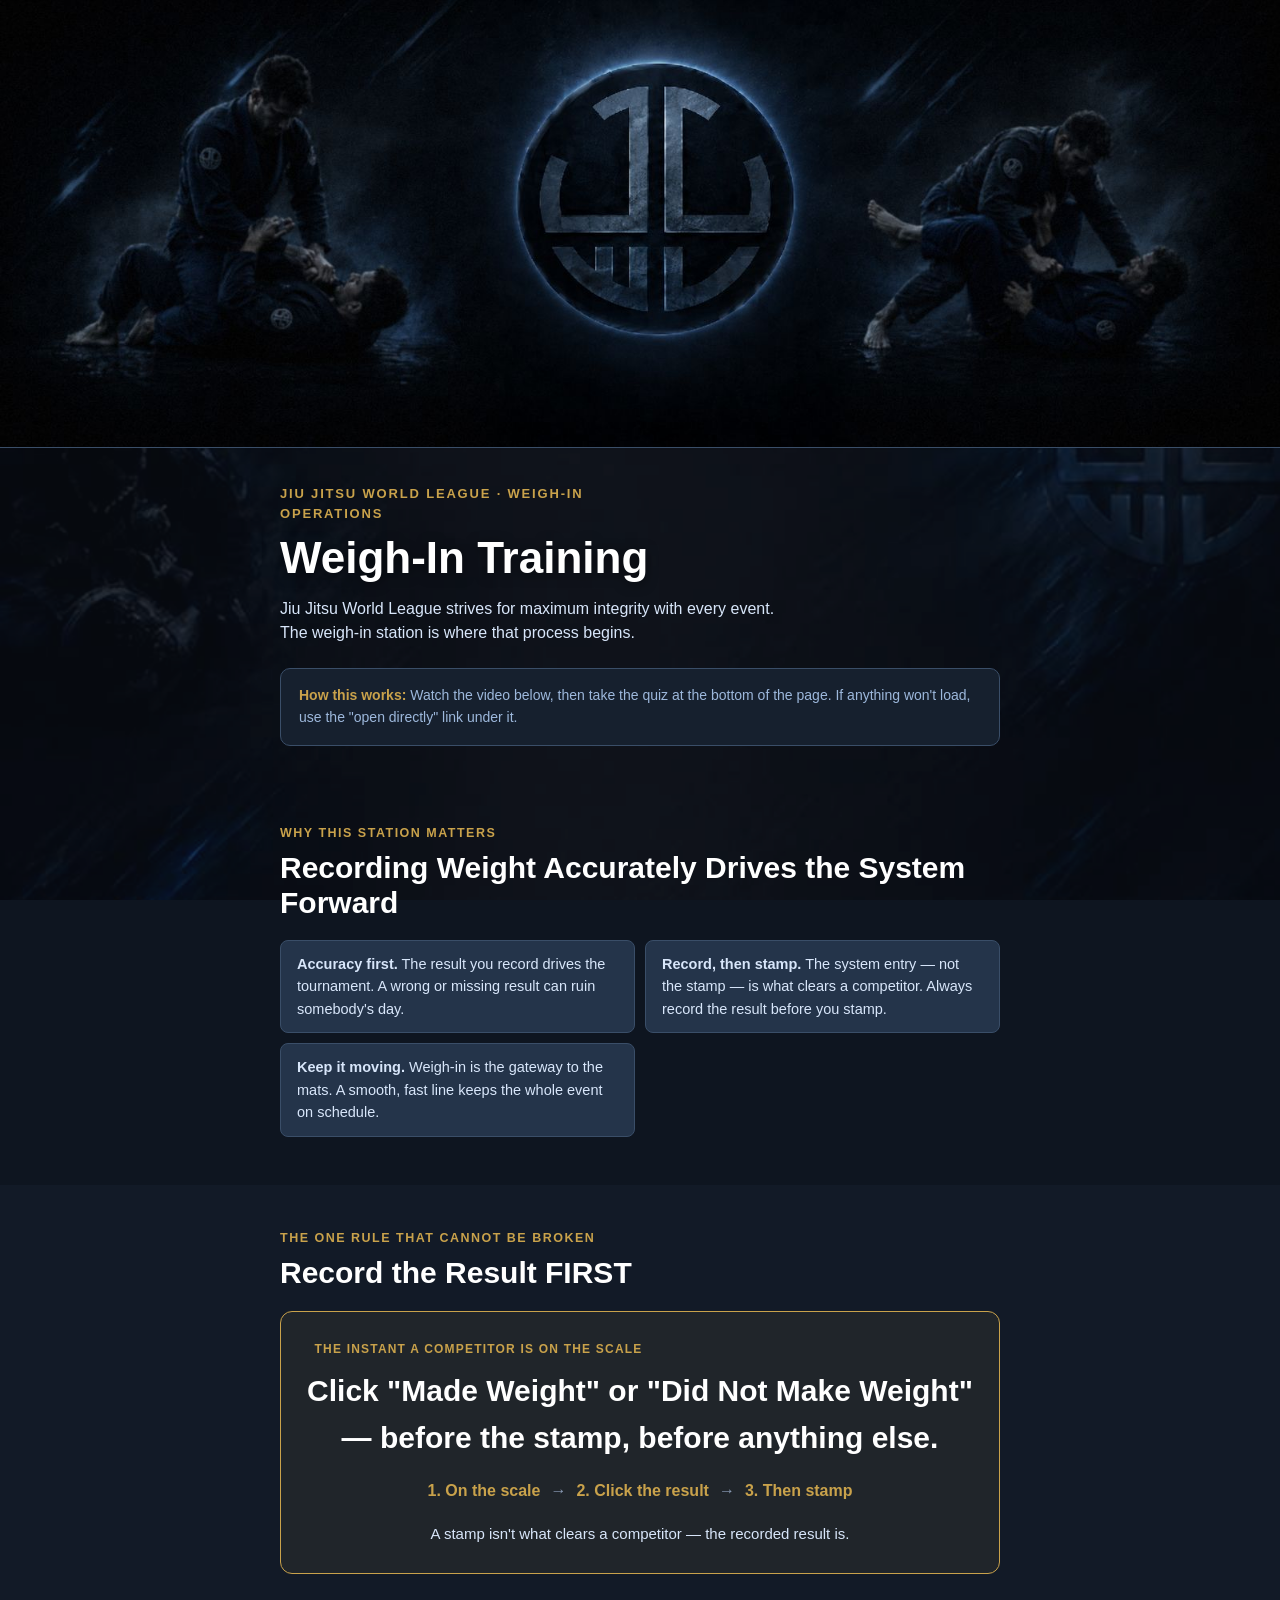
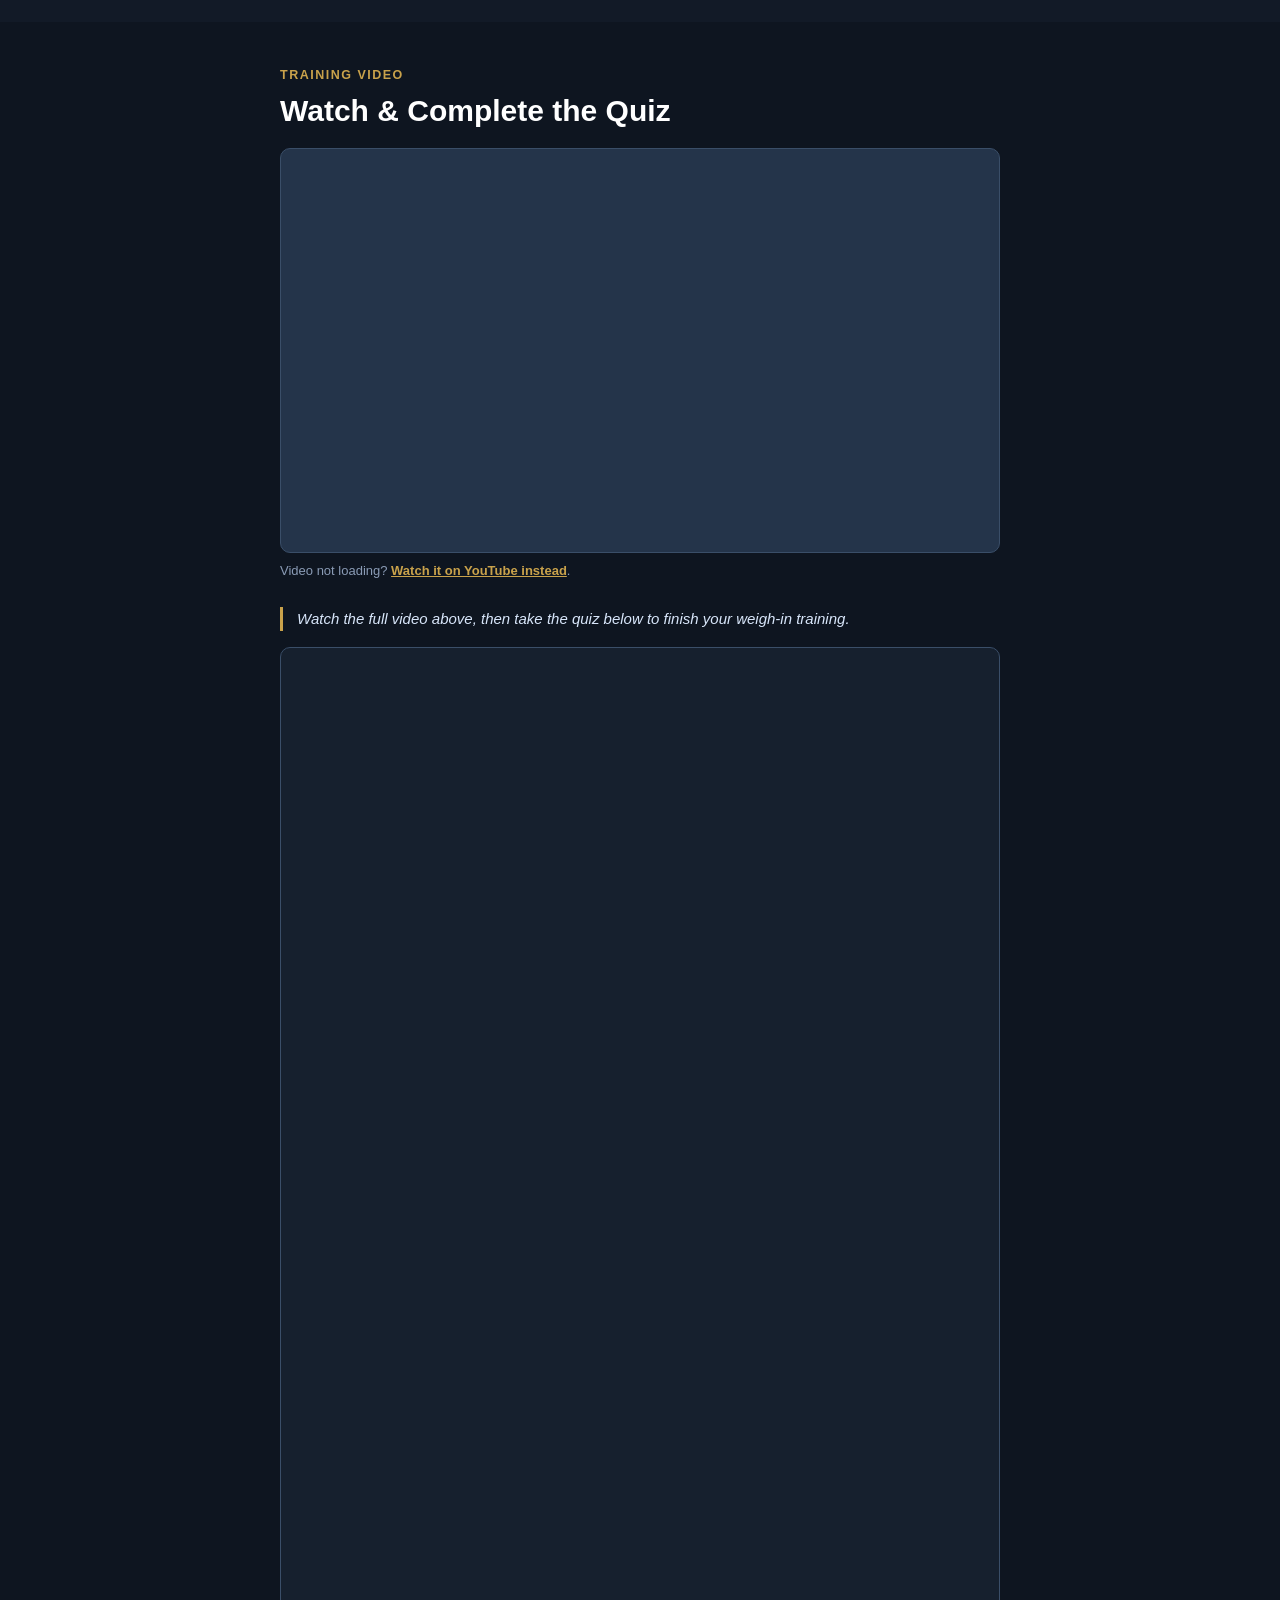
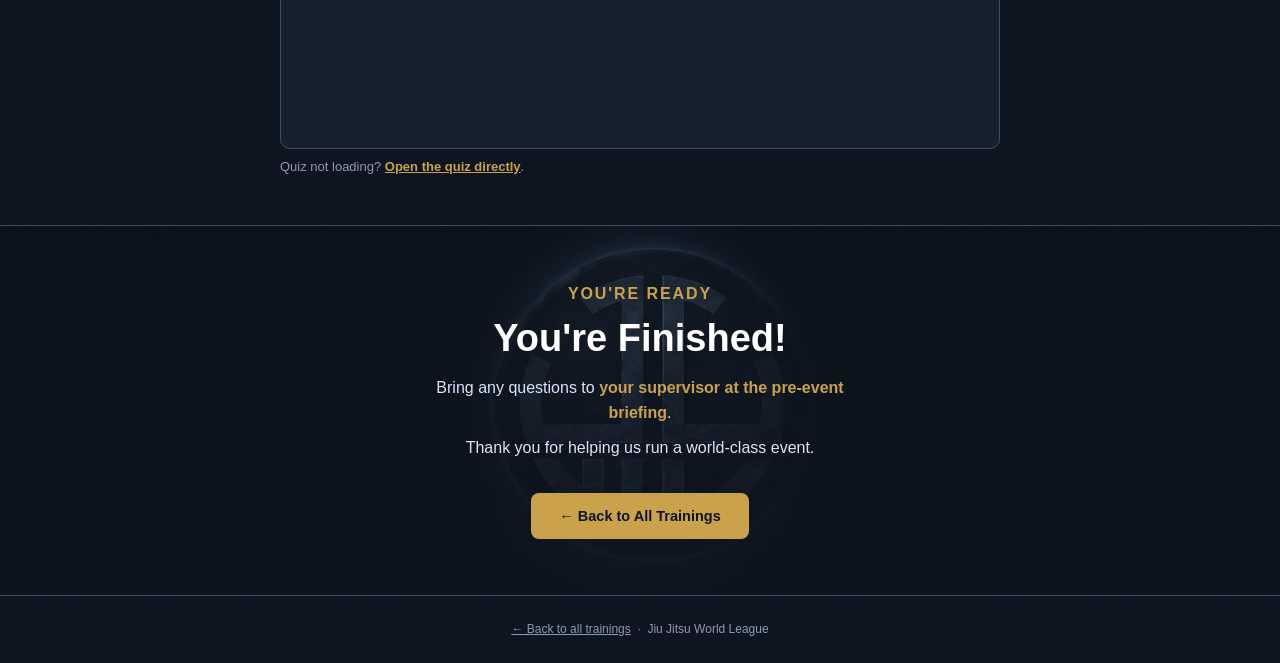
==== weighin.html @ 496cf8bf "Webtraining" ====
<!DOCTYPE html>
<html lang="en">
<head>
<meta charset="UTF-8">
<meta name="viewport" content="width=device-width, initial-scale=1.0">
<title>Weigh-In Training — JJWL</title>
<meta name="robots" content="noindex, nofollow">
<link rel="icon" href="assets/img/logo.png">
<link rel="stylesheet" href="assets/css/style.css">

<!--
  ============================================================
  BEFORE PUBLISHING — 2 things to paste in (search for "PASTE"):
  1. PASTE_YOUTUBE_ID   — the ID from the YouTube video URL
  2. PASTE_FORM_ID       — from the Google Form's share link
     (the string after /d/e/ and before /viewform)

  One video, one quiz — no sticky part-tracker on this page.
  ============================================================
-->
</head>
<body>

<div class="masthead" role="img" aria-label="Jiu Jitsu World League"></div>

<!-- ============ HERO ============ -->
<header class="hero">
  <div class="wrap">
    <p class="eyebrow">Jiu Jitsu World League · Weigh-In Operations</p>
    <h1>Weigh-In Training</h1>
    <p>Jiu Jitsu World League strives for maximum integrity with every event. The weigh-in station is where that process begins.</p>
    <div class="how">
      <strong>How this works:</strong> Watch the video below, then take the quiz at the bottom of the page. If anything won't load, use the "open directly" link under it.
    </div>
  </div>
</header>

<!-- ============ WHY THIS MATTERS ============ -->
<section class="section" id="why">
  <div class="wrap">
    <p class="eyebrow">Why This Station Matters</p>
    <h2>Recording Weight Accurately Drives the System Forward</h2>

    <ul class="resp-list">
      <li><strong>Accuracy first.</strong> The result you record drives the tournament. A wrong or missing result can ruin somebody's day.</li>
      <li><strong>Record, then stamp.</strong> The system entry — not the stamp — is what clears a competitor. Always record the result before you stamp.</li>
      <li><strong>Keep it moving.</strong> Weigh-in is the gateway to the mats. A smooth, fast line keeps the whole event on schedule.</li>
    </ul>
  </div>
</section>

<!-- ============ THE ONE RULE ============ -->
<section class="section tint" id="rule">
  <div class="wrap">
    <p class="eyebrow">The One Rule That Cannot Be Broken</p>
    <h2>Record the Result FIRST</h2>

    <div class="rule-callout">
      <p class="rule-eyebrow">The instant a competitor is on the scale</p>
      <h3>Click "Made Weight" or "Did Not Make Weight" — before the stamp, before anything else.</h3>
      <div class="rule-steps">
        <span>1. On the scale</span>
        <span class="arrow">→</span>
        <span>2. Click the result</span>
        <span class="arrow">→</span>
        <span>3. Then stamp</span>
      </div>
      <p>A stamp isn't what clears a competitor — the recorded result is.</p>
    </div>
  </div>
</section>

<!-- ============ VIDEO + QUIZ ============ -->
<section class="section" id="training">
  <div class="wrap">
    <p class="eyebrow">Training Video</p>
    <h2>Watch &amp; Complete the Quiz</h2>

    <div class="media">
      <iframe
        src="https://www.youtube.com/embed/PASTE_YOUTUBE_ID"
        title="JJWL Weigh-In Training"
        loading="lazy"
        allow="accelerometer; autoplay; clipboard-write; encrypted-media; gyroscope; picture-in-picture"
        allowfullscreen>
      </iframe>
    </div>
    <p class="fallback">Video not loading? <a href="https://youtu.be/PASTE_YOUTUBE_ID" target="_blank" rel="noopener">Watch it on YouTube instead</a>.</p>

    <p class="prompt">Watch the full video above, then take the quiz below to finish your weigh-in training.</p>

    <div class="quiz-wrap">
      <iframe
        src="https://docs.google.com/forms/d/e/1FAIpQLSej2DPSHp-n_7NFMpf7WBrOhYbhnk2QtnH-G4TtmXuMUDzeAg/viewform?embedded=true"
        title="JJWL Weigh-In Training quiz"
        loading="lazy">
        Loading…
      </iframe>
    </div>
    <p class="fallback">Quiz not loading? <a href="https://docs.google.com/forms/d/e/1FAIpQLSej2DPSHp-n_7NFMpf7WBrOhYbhnk2QtnH-G4TtmXuMUDzeAg/viewform" target="_blank" rel="noopener">Open the quiz directly</a>.</p>
  </div>
</section>

<!-- ============ CLOSING BANNER ============ -->
<section class="closing" id="finished">
  <p class="eyebrow">You're Ready</p>
  <h2>You're Finished!</h2>
  <p>Bring any questions to <span class="contact">your supervisor at the pre-event briefing</span>.</p>
  <p>Thank you for helping us run a world-class event.</p>
  <a class="back-btn" href="index.html">← Back to All Trainings</a>
</section>

<footer>
  <a href="index.html">← Back to all trainings</a> &nbsp;·&nbsp; Jiu Jitsu World League
</footer>

</body>
</html>
---- assets/css/style.css ----
/* ============================================================
   JJWL TRAINING — SHARED STYLESHEET
   Palette pulled directly from Runners_Training_Final_Final.pptx
   Update colors/fonts here once; every page picks it up.
   ============================================================ */

:root{
  --bg-deepest: #0E1520;
  --bg-panel:   #16202E;
  --bg-panel2:  #24344A;
  --line:       #3A4E68;

  --gold:       #C9A24B;
  --gold-dim:   #6A5A32;

  --text-ice:    #D8E6FA;
  --text-steel:  #9DB8DC;
  --text-steel2: #8A9BB5;
  --white:       #FFFFFF;

  --success: #6FC5A0;
  --danger:  #E06B6B;

  --max: 760px;
  --font: -apple-system, BlinkMacSystemFont, "Segoe UI", Arial, Helvetica, sans-serif;
}

*{ box-sizing: border-box; }
html{ scroll-behavior: smooth; }
@media (prefers-reduced-motion: reduce){
  html{ scroll-behavior: auto; }
  *{ animation: none !important; transition: none !important; }
}

body{
  margin: 0;
  font-family: var(--font);
  color: var(--text-steel);
  background: var(--bg-deepest);
  line-height: 1.55;
}

/* atmospheric fixed texture behind everything */
body::before{
  content: "";
  position: fixed;
  inset: 0;
  background-image: url("../img/bg-texture.jpg");
  background-size: cover;
  background-position: center;
  background-attachment: fixed;
  opacity: 0.55;
  z-index: -1;
}

a{ color: var(--gold); }
a:focus-visible, button:focus-visible{
  outline: 3px solid var(--gold);
  outline-offset: 2px;
}

img, iframe{ max-width: 100%; }

.wrap{
  max-width: var(--max);
  margin: 0 auto;
  padding: 0 20px;
}

/* ---------- sticky progress tracker ---------- */
.tracker{
  position: sticky;
  top: 0;
  z-index: 50;
  background: rgba(14, 21, 32, 0.94);
  backdrop-filter: blur(6px);
  border-bottom: 1px solid var(--line);
  padding: 10px 16px;
  display: flex;
  align-items: center;
  justify-content: center;
  gap: 6px;
}
.tracker-inner{
  display: flex;
  align-items: center;
  gap: 6px;
  max-width: var(--max);
  width: 100%;
}
.tracker-step{
  flex: 1;
  display: flex;
  align-items: center;
  gap: 6px;
  text-decoration: none;
}
.tracker-dot{
  width: 22px;
  height: 22px;
  min-width: 22px;
  border-radius: 50%;
  background: var(--bg-panel2);
  border: 2px solid var(--line);
  display: flex;
  align-items: center;
  justify-content: center;
  font-size: 11px;
  font-weight: 700;
  color: var(--text-steel2);
}
.tracker-step.active .tracker-dot,
.tracker-step.done .tracker-dot{
  background: var(--gold);
  border-color: var(--gold);
  color: var(--bg-deepest);
}
.tracker-label{
  font-size: 11px;
  font-weight: 700;
  letter-spacing: 0.06em;
  color: var(--text-steel2);
  text-transform: uppercase;
  display: none;
}
.tracker-step.active .tracker-label{ color: var(--white); }
.tracker-line{
  flex: 1;
  height: 2px;
  background: var(--line);
  min-width: 12px;
}
.tracker-line.done{ background: var(--gold); }

@media (min-width: 560px){
  .tracker-label{ display: inline; }
}

/* ---------- masthead / banner ---------- */
.masthead{
  width: 100%;
  aspect-ratio: 1600 / 560;
  background-image: url("../img/banner.jpg");
  background-size: cover;
  background-position: center;
  border-bottom: 1px solid var(--line);
}

/* ---------- hero ---------- */
.hero{
  padding: 36px 20px 34px;
}
.hero .eyebrow{
  color: var(--gold);
  font-size: 13px;
  font-weight: 700;
  letter-spacing: 0.14em;
  text-transform: uppercase;
  margin: 0 0 10px;
}
.hero h1{
  color: var(--white);
  font-size: clamp(30px, 6vw, 44px);
  font-weight: 800;
  line-height: 1.1;
  margin: 0 0 14px;
  text-shadow: 0 2px 12px rgba(0,0,0,0.5);
}
.hero p{
  color: var(--text-ice);
  font-size: 16px;
  max-width: 56ch;
  margin: 0 0 8px;
}
.hero .how{
  margin-top: 22px;
  padding: 16px 18px;
  background: var(--bg-panel);
  border: 1px solid var(--line);
  border-radius: 10px;
  color: var(--text-steel);
  font-size: 14px;
}
.hero .how strong{ color: var(--gold); }

/* ---------- section ---------- */
.section{ padding: 44px 20px 48px; }
.section.tint{ background: rgba(22, 32, 46, 0.55); }

.eyebrow{
  color: var(--gold);
  font-weight: 800;
  letter-spacing: 0.12em;
  text-transform: uppercase;
  font-size: 12.5px;
  margin: 0 0 8px;
}
h2{
  color: var(--white);
  font-size: clamp(24px, 4.5vw, 30px);
  font-weight: 800;
  margin: 0 0 20px;
  line-height: 1.15;
}

.objectives{
  background: var(--bg-panel2);
  border: 1px solid var(--line);
  border-radius: 10px;
  padding: 18px 20px;
  margin: 0 0 24px;
}
.objectives p{
  margin: 0 0 10px;
  font-weight: 700;
  color: var(--white);
  font-size: 14.5px;
}
.objectives ul{
  margin: 0;
  padding-left: 20px;
}
.objectives li{
  margin-bottom: 6px;
  font-size: 15px;
  color: var(--text-ice);
}
.objectives li::marker{ color: var(--gold); }
.objectives li:last-child{ margin-bottom: 0; }

/* ---------- media embeds ---------- */
.media{
  position: relative;
  width: 100%;
  aspect-ratio: 16 / 9;
  background: var(--bg-panel2);
  border: 1px solid var(--line);
  border-radius: 10px;
  overflow: hidden;
}
.media iframe{
  position: absolute;
  inset: 0;
  width: 100%;
  height: 100%;
  border: 0;
}
.fallback{
  font-size: 13px;
  color: var(--text-steel2);
  margin: 8px 0 0;
}
.fallback a{ font-weight: 700; }

.prompt{
  margin: 26px 0 16px;
  font-style: italic;
  color: var(--text-ice);
  font-size: 15px;
  padding-left: 14px;
  border-left: 3px solid var(--gold);
}

.quiz-wrap{
  border: 1px solid var(--line);
  border-radius: 10px;
  overflow: hidden;
  background: var(--bg-panel);
}
.quiz-wrap iframe{
  display: block;
  width: 100%;
  height: 1100px;
  border: 0;
}

/* ---------- closing banner ---------- */
.closing{
  padding: 56px 20px;
  text-align: center;
  background-image: linear-gradient(180deg, rgba(14,21,32,0.72), rgba(14,21,32,0.9)), url("../img/closing-bg.jpg");
  background-size: cover, cover;
  background-position: center, center;
  border-top: 1px solid var(--line);
}
.closing .eyebrow{ color: var(--gold); }
.closing h2{
  color: var(--white);
  font-size: clamp(28px, 6vw, 38px);
  margin: 4px 0 16px;
}
.closing p{
  color: var(--text-ice);
  max-width: 52ch;
  margin: 0 auto 10px;
  font-size: 16px;
}
.closing .contact{
  color: var(--gold);
  font-weight: 700;
}
.closing .back-btn{
  display: inline-block;
  margin-top: 22px;
  padding: 12px 28px;
  background: var(--gold);
  color: var(--bg-deepest);
  font-weight: 800;
  font-size: 14.5px;
  text-decoration: none;
  border-radius: 8px;
  transition: transform 0.15s ease, opacity 0.15s ease;
}
.closing .back-btn:hover{
  transform: translateY(-1px);
  opacity: 0.92;
}

footer{
  padding: 24px 20px;
  text-align: center;
  font-size: 12px;
  color: var(--text-steel2);
  border-top: 1px solid var(--line);
}
footer a{ color: var(--text-steel2); }

/* ---------- step grid (numbered process overview) ---------- */
.step-grid{
  display: grid;
  grid-template-columns: repeat(2, 1fr);
  gap: 14px;
}
@media (min-width: 620px){
  .step-grid{ grid-template-columns: repeat(5, 1fr); }
  .step-grid.cols-4{ grid-template-columns: repeat(4, 1fr); }
}

/* ---------- two-panel compare (allowed / not allowed) ---------- */
.compare-grid{
  display: grid;
  grid-template-columns: 1fr;
  gap: 14px;
}
@media (min-width: 620px){
  .compare-grid{ grid-template-columns: 1fr 1fr; }
}
.compare-panel{
  border-radius: 10px;
  padding: 18px 20px;
  border: 1px solid var(--line);
}
.compare-panel.good{ background: rgba(111, 197, 160, 0.08); border-color: rgba(111, 197, 160, 0.35); }
.compare-panel.bad{ background: rgba(224, 107, 107, 0.08); border-color: rgba(224, 107, 107, 0.35); }
.compare-panel p{
  margin: 0 0 10px;
  font-weight: 800;
  font-size: 13px;
  letter-spacing: 0.06em;
  text-transform: uppercase;
}
.compare-panel.good p{ color: var(--success); }
.compare-panel.bad p{ color: var(--danger); }
.compare-panel ul{
  margin: 0;
  padding-left: 20px;
}
.compare-panel li{
  color: var(--text-ice);
  font-size: 15px;
  margin-bottom: 6px;
}
.step-item{
  display: flex;
  flex-direction: column;
  align-items: center;
  text-align: center;
  gap: 8px;
}
.step-num{
  width: 44px;
  height: 44px;
  border-radius: 50%;
  background: var(--bg-panel2);
  border: 1px solid var(--line);
  color: var(--gold);
  font-weight: 800;
  font-size: 17px;
  display: flex;
  align-items: center;
  justify-content: center;
}
.step-label{
  font-size: 13px;
  color: var(--text-steel);
  line-height: 1.25;
}

/* ---------- responsibilities list ---------- */
.resp-list{
  display: grid;
  grid-template-columns: 1fr;
  gap: 10px;
  list-style: none;
  margin: 0;
  padding: 0;
}
@media (min-width: 620px){
  .resp-list{ grid-template-columns: 1fr 1fr; }
}
.resp-list li{
  background: var(--bg-panel2);
  border: 1px solid var(--line);
  border-radius: 8px;
  padding: 12px 16px;
  font-size: 14.5px;
  color: var(--text-ice);
}

/* ---------- rule callout (single critical statement) ---------- */
.rule-callout{
  border: 1.5px solid var(--gold);
  background: rgba(200, 162, 75, 0.08);
  border-radius: 12px;
  padding: 28px 24px;
  text-align: center;
}
.rule-callout .rule-eyebrow{
  color: var(--gold);
  font-weight: 800;
  letter-spacing: 0.1em;
  text-transform: uppercase;
  font-size: 12px;
  margin: 0 0 10px;
}
.rule-callout h3{
  color: var(--white);
  font-size: clamp(22px, 5vw, 30px);
  font-weight: 800;
  margin: 0 0 14px;
}
.rule-callout p{
  color: var(--text-ice);
  font-size: 15px;
  max-width: 52ch;
  margin: 0 auto;
}
.rule-steps{
  display: flex;
  justify-content: center;
  align-items: center;
  gap: 10px;
  margin: 18px 0;
  flex-wrap: wrap;
  font-weight: 700;
  color: var(--gold);
}
.rule-steps span.arrow{ color: var(--text-steel2); font-weight: 400; }

.hub-hero{
  padding: 40px 20px 30px;
  text-align: left;
}
.hub-logo{
  width: 64px;
  height: auto;
  margin-bottom: 18px;
}
.hub-grid{
  display: grid;
  grid-template-columns: 1fr;
  gap: 14px;
  padding: 10px 20px 60px;
  max-width: var(--max);
  margin: 0 auto;
}
@media (min-width: 620px){
  .hub-grid{ grid-template-columns: 1fr 1fr; }
}

.card{
  display: block;
  background: var(--bg-panel);
  border: 1px solid var(--line);
  border-radius: 12px;
  padding: 22px;
  text-decoration: none;
  transition: border-color 0.15s ease, transform 0.15s ease;
}
.card:hover{
  border-color: var(--gold);
  transform: translateY(-2px);
}
.card .card-eyebrow{
  font-size: 11px;
  font-weight: 800;
  letter-spacing: 0.1em;
  text-transform: uppercase;
  color: var(--gold);
  margin: 0 0 8px;
}
.card h3{
  color: var(--white);
  font-size: 19px;
  font-weight: 800;
  margin: 0 0 8px;
}
.card p{
  color: var(--text-steel);
  font-size: 14px;
  margin: 0;
}
.card.disabled{
  opacity: 0.55;
  pointer-events: none;
}
.card.disabled .card-eyebrow{ color: var(--text-steel2); }
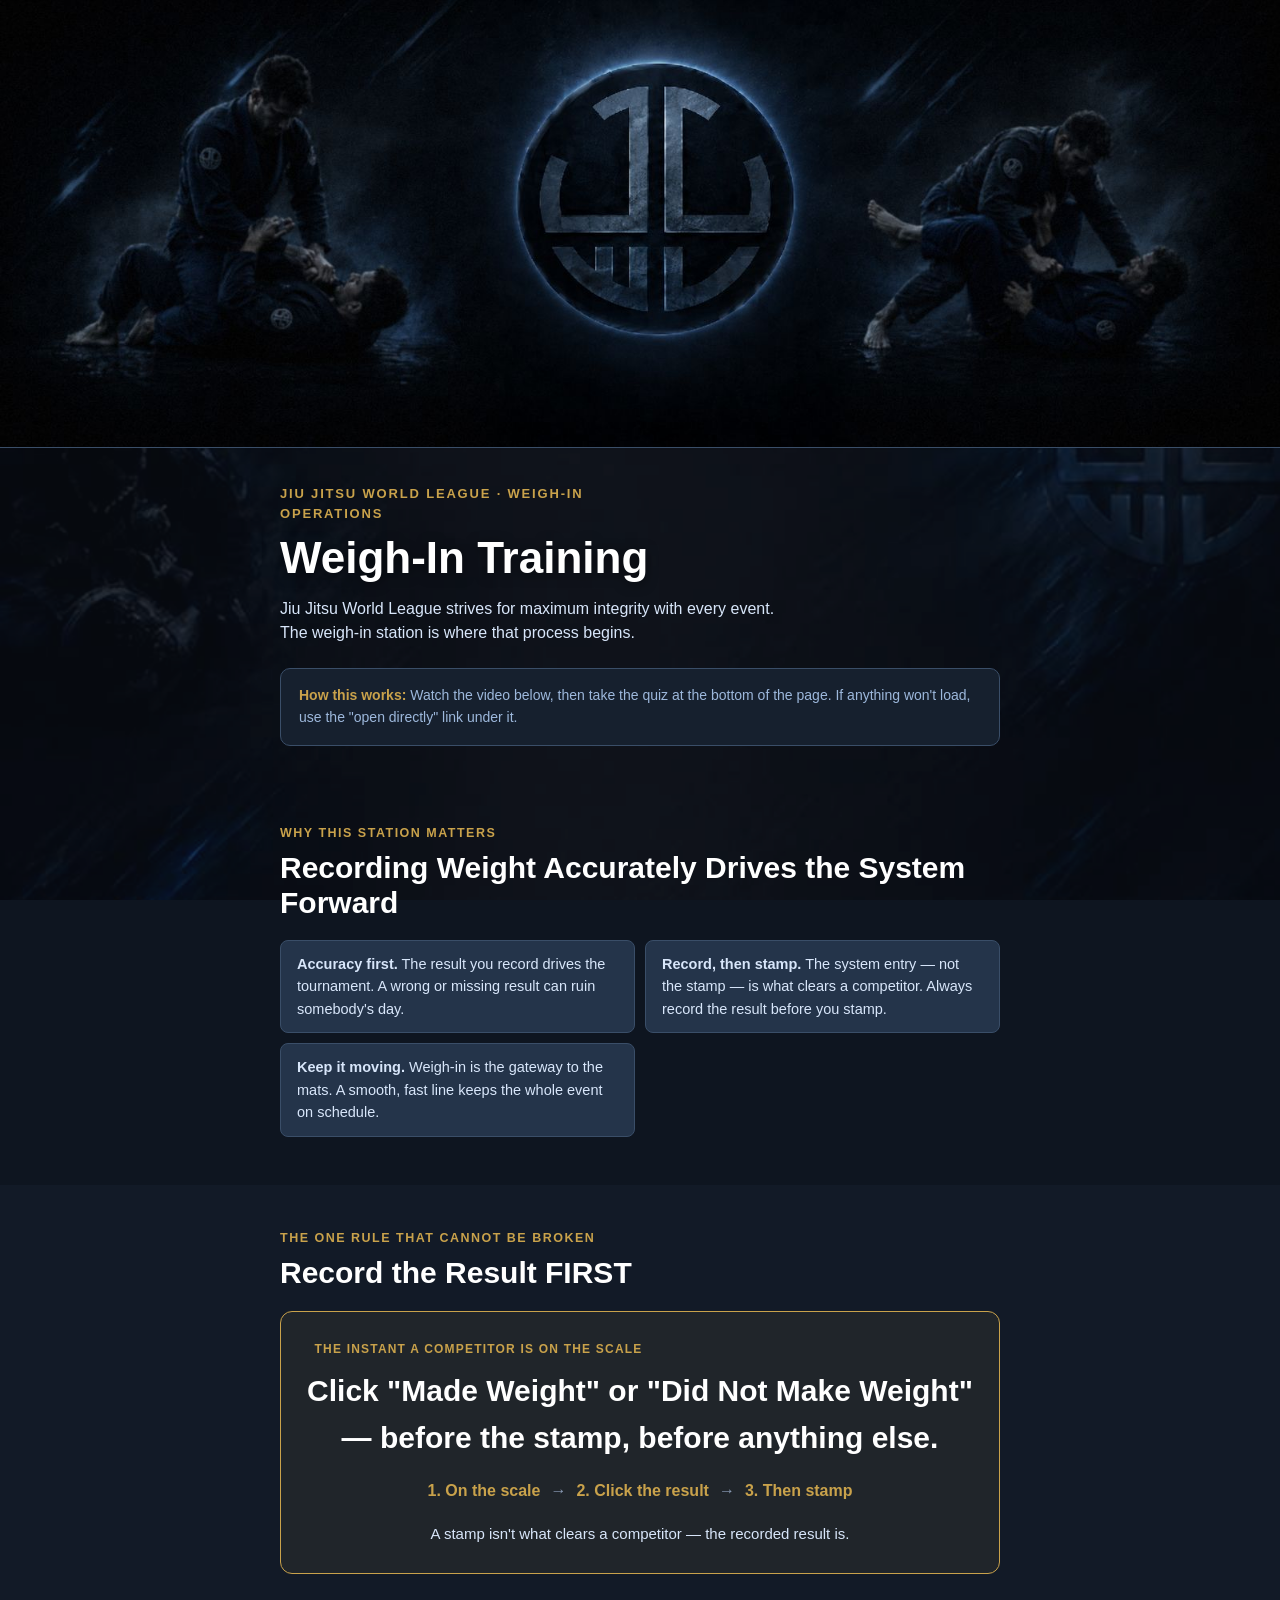
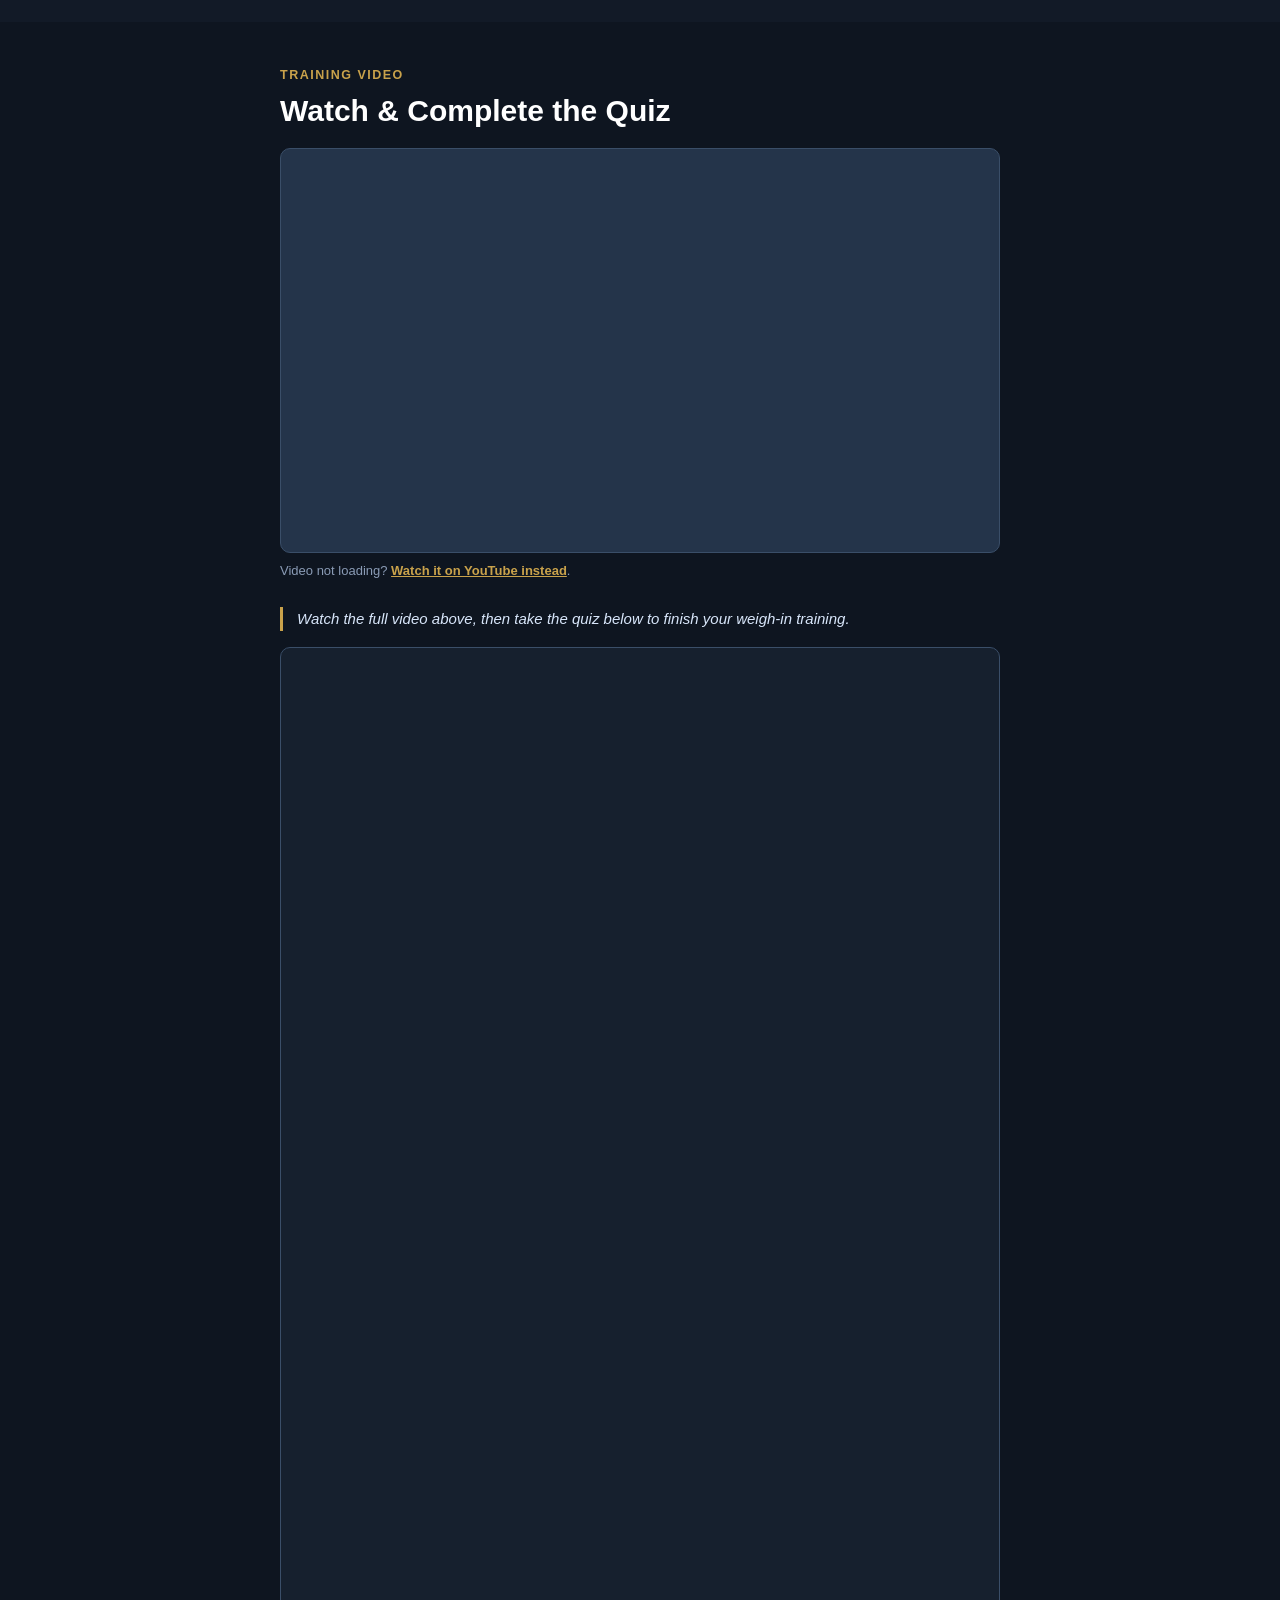
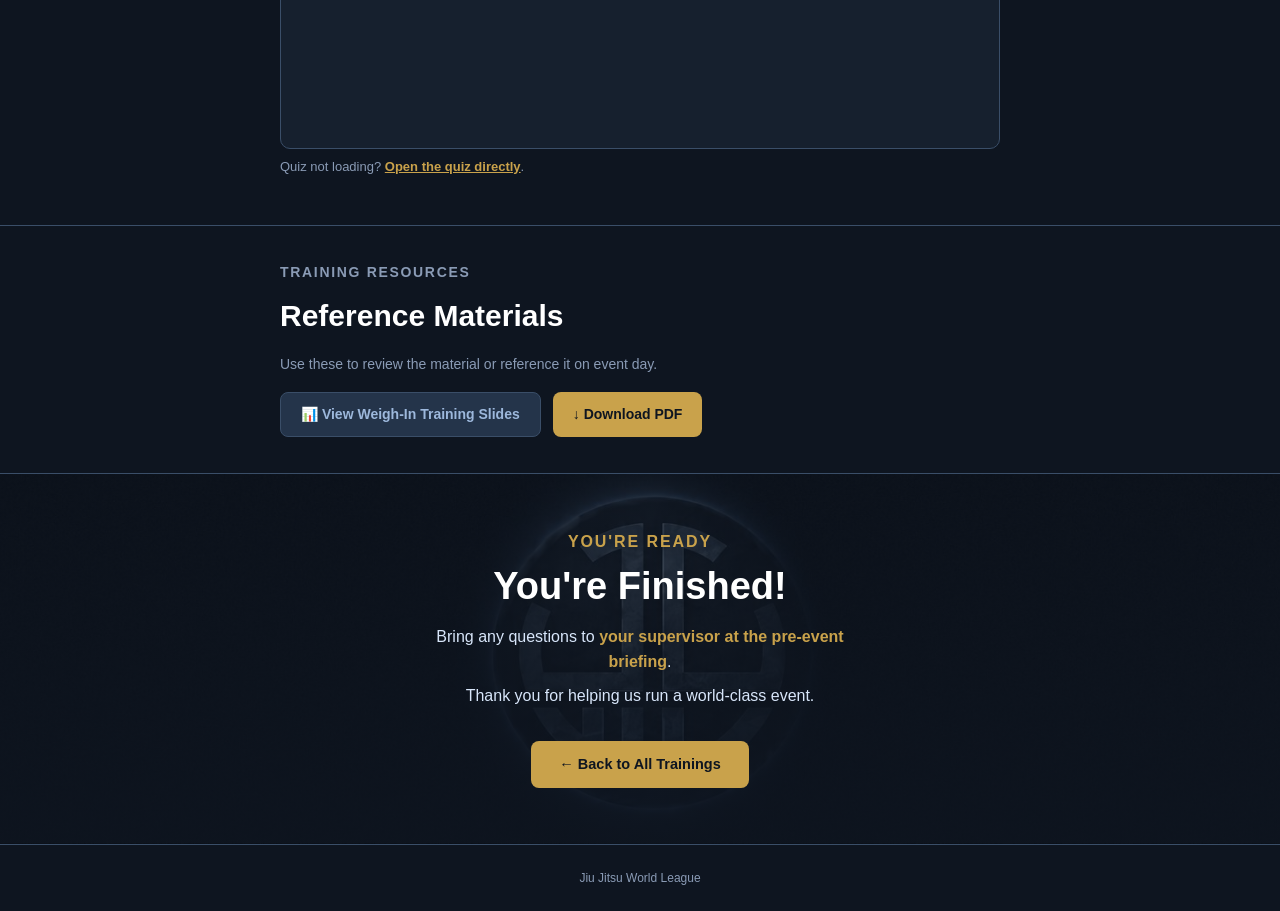
==== commit 6091464d: "Add files via upload" ====
--- a/weighin.html
+++ b/weighin.html
@@ -5,13 +5,569 @@
 <meta name="viewport" content="width=device-width, initial-scale=1.0">
 <title>Weigh-In Training — JJWL</title>
 <meta name="robots" content="noindex, nofollow">
-<link rel="icon" href="assets/img/logo.png">
-<link rel="stylesheet" href="assets/css/style.css">
+<link rel="icon" href="[data-uri]">
+<style>
+/* ============================================================
+   JJWL TRAINING — SHARED STYLESHEET
+   Palette pulled directly from Runners_Training_Final_Final.pptx
+   Update colors/fonts here once; every page picks it up.
+   ============================================================ */
+
+:root{
+  --bg-deepest: #0E1520;
+  --bg-panel:   #16202E;
+  --bg-panel2:  #24344A;
+  --line:       #3A4E68;
+
+  --gold:       #C9A24B;
+  --gold-dim:   #6A5A32;
+
+  --text-ice:    #D8E6FA;
+  --text-steel:  #9DB8DC;
+  --text-steel2: #8A9BB5;
+  --white:       #FFFFFF;
+
+  --success: #6FC5A0;
+  --danger:  #E06B6B;
+
+  --max: 760px;
+  --font: -apple-system, BlinkMacSystemFont, "Segoe UI", Arial, Helvetica, sans-serif;
+}
+
+*{ box-sizing: border-box; }
+html{ scroll-behavior: smooth; }
+@media (prefers-reduced-motion: reduce){
+  html{ scroll-behavior: auto; }
+  *{ animation: none !important; transition: none !important; }
+}
+
+body{
+  margin: 0;
+  font-family: var(--font);
+  color: var(--text-steel);
+  background: var(--bg-deepest);
+  line-height: 1.55;
+}
+
+/* atmospheric fixed texture behind everything */
+body::before{
+  content: "";
+  position: fixed;
+  inset: 0;
+  background-image: url("[data-uri]");
+  background-size: cover;
+  background-position: center;
+  background-attachment: fixed;
+  opacity: 0.55;
+  z-index: -1;
+}
+
+a{ color: var(--gold); }
+a:focus-visible, button:focus-visible{
+  outline: 3px solid var(--gold);
+  outline-offset: 2px;
+}
+
+img, iframe{ max-width: 100%; }
+
+.wrap{
+  max-width: var(--max);
+  margin: 0 auto;
+  padding: 0 20px;
+}
+
+/* ---------- sticky progress tracker ---------- */
+.tracker{
+  position: sticky;
+  top: 0;
+  z-index: 50;
+  background: rgba(14, 21, 32, 0.94);
+  backdrop-filter: blur(6px);
+  border-bottom: 1px solid var(--line);
+  padding: 10px 16px;
+  display: flex;
+  align-items: center;
+  justify-content: center;
+  gap: 6px;
+}
+.tracker-inner{
+  display: flex;
+  align-items: center;
+  gap: 6px;
+  max-width: var(--max);
+  width: 100%;
+}
+.tracker-step{
+  flex: 1;
+  display: flex;
+  align-items: center;
+  gap: 6px;
+  text-decoration: none;
+}
+.tracker-dot{
+  width: 22px;
+  height: 22px;
+  min-width: 22px;
+  border-radius: 50%;
+  background: var(--bg-panel2);
+  border: 2px solid var(--line);
+  display: flex;
+  align-items: center;
+  justify-content: center;
+  font-size: 11px;
+  font-weight: 700;
+  color: var(--text-steel2);
+}
+.tracker-step.active .tracker-dot,
+.tracker-step.done .tracker-dot{
+  background: var(--gold);
+  border-color: var(--gold);
+  color: var(--bg-deepest);
+}
+.tracker-label{
+  font-size: 11px;
+  font-weight: 700;
+  letter-spacing: 0.06em;
+  color: var(--text-steel2);
+  text-transform: uppercase;
+  display: none;
+}
+.tracker-step.active .tracker-label{ color: var(--white); }
+.tracker-line{
+  flex: 1;
+  height: 2px;
+  background: var(--line);
+  min-width: 12px;
+}
+.tracker-line.done{ background: var(--gold); }
+
+@media (min-width: 560px){
+  .tracker-label{ display: inline; }
+}
+
+/* ---------- masthead / banner ---------- */
+.masthead{
+  width: 100%;
+  aspect-ratio: 1600 / 560;
+  background-image: url("[data-uri]");
+  background-size: cover;
+  background-position: center;
+  border-bottom: 1px solid var(--line);
+}
+
+/* ---------- hero ---------- */
+.hero{
+  padding: 36px 20px 34px;
+}
+.hero .eyebrow{
+  color: var(--gold);
+  font-size: 13px;
+  font-weight: 700;
+  letter-spacing: 0.14em;
+  text-transform: uppercase;
+  margin: 0 0 10px;
+}
+.hero h1{
+  color: var(--white);
+  font-size: clamp(30px, 6vw, 44px);
+  font-weight: 800;
+  line-height: 1.1;
+  margin: 0 0 14px;
+  text-shadow: 0 2px 12px rgba(0,0,0,0.5);
+}
+.hero p{
+  color: var(--text-ice);
+  font-size: 16px;
+  max-width: 56ch;
+  margin: 0 0 8px;
+}
+.hero .how{
+  margin-top: 22px;
+  padding: 16px 18px;
+  background: var(--bg-panel);
+  border: 1px solid var(--line);
+  border-radius: 10px;
+  color: var(--text-steel);
+  font-size: 14px;
+}
+.hero .how strong{ color: var(--gold); }
+
+/* ---------- section ---------- */
+.section{ padding: 44px 20px 48px; }
+.section.tint{ background: rgba(22, 32, 46, 0.55); }
+
+.eyebrow{
+  color: var(--gold);
+  font-weight: 800;
+  letter-spacing: 0.12em;
+  text-transform: uppercase;
+  font-size: 12.5px;
+  margin: 0 0 8px;
+}
+h2{
+  color: var(--white);
+  font-size: clamp(24px, 4.5vw, 30px);
+  font-weight: 800;
+  margin: 0 0 20px;
+  line-height: 1.15;
+}
+
+.objectives{
+  background: var(--bg-panel2);
+  border: 1px solid var(--line);
+  border-radius: 10px;
+  padding: 18px 20px;
+  margin: 0 0 24px;
+}
+.objectives p{
+  margin: 0 0 10px;
+  font-weight: 700;
+  color: var(--white);
+  font-size: 14.5px;
+}
+.objectives ul{
+  margin: 0;
+  padding-left: 20px;
+}
+.objectives li{
+  margin-bottom: 6px;
+  font-size: 15px;
+  color: var(--text-ice);
+}
+.objectives li::marker{ color: var(--gold); }
+.objectives li:last-child{ margin-bottom: 0; }
+
+/* ---------- media embeds ---------- */
+.media{
+  position: relative;
+  width: 100%;
+  aspect-ratio: 16 / 9;
+  background: var(--bg-panel2);
+  border: 1px solid var(--line);
+  border-radius: 10px;
+  overflow: hidden;
+}
+.media iframe{
+  position: absolute;
+  inset: 0;
+  width: 100%;
+  height: 100%;
+  border: 0;
+}
+.fallback{
+  font-size: 13px;
+  color: var(--text-steel2);
+  margin: 8px 0 0;
+}
+.fallback a{ font-weight: 700; }
+
+.prompt{
+  margin: 26px 0 16px;
+  font-style: italic;
+  color: var(--text-ice);
+  font-size: 15px;
+  padding-left: 14px;
+  border-left: 3px solid var(--gold);
+}
+
+.quiz-wrap{
+  border: 1px solid var(--line);
+  border-radius: 10px;
+  overflow: hidden;
+  background: var(--bg-panel);
+}
+.quiz-wrap iframe{
+  display: block;
+  width: 100%;
+  height: 1100px;
+  border: 0;
+}
+
+/* ---------- closing banner ---------- */
+.closing{
+  padding: 56px 20px;
+  text-align: center;
+  background-image: linear-gradient(180deg, rgba(14,21,32,0.72), rgba(14,21,32,0.9)), url("[data-uri]");
+  background-size: cover, cover;
+  background-position: center, center;
+  border-top: 1px solid var(--line);
+}
+.closing .eyebrow{ color: var(--gold); }
+.closing h2{
+  color: var(--white);
+  font-size: clamp(28px, 6vw, 38px);
+  margin: 4px 0 16px;
+}
+.closing p{
+  color: var(--text-ice);
+  max-width: 52ch;
+  margin: 0 auto 10px;
+  font-size: 16px;
+}
+.closing .contact{
+  color: var(--gold);
+  font-weight: 700;
+}
+.closing .back-btn{
+  display: inline-block;
+  margin-top: 22px;
+  padding: 12px 28px;
+  background: var(--gold);
+  color: var(--bg-deepest);
+  font-weight: 800;
+  font-size: 14.5px;
+  text-decoration: none;
+  border-radius: 8px;
+  transition: transform 0.15s ease, opacity 0.15s ease;
+}
+.closing .back-btn:hover{
+  transform: translateY(-1px);
+  opacity: 0.92;
+}
+
+footer{
+  padding: 24px 20px;
+  text-align: center;
+  font-size: 12px;
+  color: var(--text-steel2);
+  border-top: 1px solid var(--line);
+}
+footer a{ color: var(--text-steel2); }
+
+/* ---------- step grid (numbered process overview) ---------- */
+.step-grid{
+  display: grid;
+  grid-template-columns: repeat(2, 1fr);
+  gap: 14px;
+}
+@media (min-width: 620px){
+  .step-grid{ grid-template-columns: repeat(5, 1fr); }
+  .step-grid.cols-4{ grid-template-columns: repeat(4, 1fr); }
+}
+
+/* ---------- two-panel compare (allowed / not allowed) ---------- */
+.compare-grid{
+  display: grid;
+  grid-template-columns: 1fr;
+  gap: 14px;
+}
+@media (min-width: 620px){
+  .compare-grid{ grid-template-columns: 1fr 1fr; }
+}
+.compare-panel{
+  border-radius: 10px;
+  padding: 18px 20px;
+  border: 1px solid var(--line);
+}
+.compare-panel.good{ background: rgba(111, 197, 160, 0.08); border-color: rgba(111, 197, 160, 0.35); }
+.compare-panel.bad{ background: rgba(224, 107, 107, 0.08); border-color: rgba(224, 107, 107, 0.35); }
+.compare-panel p{
+  margin: 0 0 10px;
+  font-weight: 800;
+  font-size: 13px;
+  letter-spacing: 0.06em;
+  text-transform: uppercase;
+}
+.compare-panel.good p{ color: var(--success); }
+.compare-panel.bad p{ color: var(--danger); }
+.compare-panel ul{
+  margin: 0;
+  padding-left: 20px;
+}
+.compare-panel li{
+  color: var(--text-ice);
+  font-size: 15px;
+  margin-bottom: 6px;
+}
+.step-item{
+  display: flex;
+  flex-direction: column;
+  align-items: center;
+  text-align: center;
+  gap: 8px;
+}
+.step-num{
+  width: 44px;
+  height: 44px;
+  border-radius: 50%;
+  background: var(--bg-panel2);
+  border: 1px solid var(--line);
+  color: var(--gold);
+  font-weight: 800;
+  font-size: 17px;
+  display: flex;
+  align-items: center;
+  justify-content: center;
+}
+.step-label{
+  font-size: 13px;
+  color: var(--text-steel);
+  line-height: 1.25;
+}
+
+/* ---------- responsibilities list ---------- */
+.resp-list{
+  display: grid;
+  grid-template-columns: 1fr;
+  gap: 10px;
+  list-style: none;
+  margin: 0;
+  padding: 0;
+}
+@media (min-width: 620px){
+  .resp-list{ grid-template-columns: 1fr 1fr; }
+}
+.resp-list li{
+  background: var(--bg-panel2);
+  border: 1px solid var(--line);
+  border-radius: 8px;
+  padding: 12px 16px;
+  font-size: 14.5px;
+  color: var(--text-ice);
+}
+
+/* ---------- resource bar ---------- */
+.resources{
+  padding: 36px 20px;
+  border-top: 1px solid var(--line);
+}
+.resources .wrap > p{
+  color: var(--text-steel2);
+  font-size: 14px;
+  margin: 0 0 16px;
+}
+.resource-links{
+  display: flex;
+  flex-wrap: wrap;
+  gap: 12px;
+}
+.resource-btn{
+  display: inline-flex;
+  align-items: center;
+  gap: 8px;
+  padding: 11px 20px;
+  border-radius: 8px;
+  font-size: 14px;
+  font-weight: 700;
+  text-decoration: none;
+  transition: transform 0.15s ease, opacity 0.15s ease;
+}
+.resource-btn:hover{ transform: translateY(-1px); opacity: 0.88; }
+.resource-btn.slides{
+  background: var(--bg-panel2);
+  border: 1px solid var(--line);
+  color: var(--ice);
+}
+.resource-btn.pdf{
+  background: var(--gold);
+  color: var(--bg-deepest);
+}
+
+/* ---------- rule callout (single critical statement) ---------- */
+.rule-callout{
+  border: 1.5px solid var(--gold);
+  background: rgba(200, 162, 75, 0.08);
+  border-radius: 12px;
+  padding: 28px 24px;
+  text-align: center;
+}
+.rule-callout .rule-eyebrow{
+  color: var(--gold);
+  font-weight: 800;
+  letter-spacing: 0.1em;
+  text-transform: uppercase;
+  font-size: 12px;
+  margin: 0 0 10px;
+}
+.rule-callout h3{
+  color: var(--white);
+  font-size: clamp(22px, 5vw, 30px);
+  font-weight: 800;
+  margin: 0 0 14px;
+}
+.rule-callout p{
+  color: var(--text-ice);
+  font-size: 15px;
+  max-width: 52ch;
+  margin: 0 auto;
+}
+.rule-steps{
+  display: flex;
+  justify-content: center;
+  align-items: center;
+  gap: 10px;
+  margin: 18px 0;
+  flex-wrap: wrap;
+  font-weight: 700;
+  color: var(--gold);
+}
+.rule-steps span.arrow{ color: var(--text-steel2); font-weight: 400; }
+
+.hub-hero{
+  padding: 40px 20px 30px;
+  text-align: left;
+}
+.hub-logo{
+  width: 64px;
+  height: auto;
+  margin-bottom: 18px;
+}
+.hub-grid{
+  display: grid;
+  grid-template-columns: 1fr;
+  gap: 14px;
+  padding: 10px 20px 60px;
+  max-width: var(--max);
+  margin: 0 auto;
+}
+@media (min-width: 620px){
+  .hub-grid{ grid-template-columns: 1fr 1fr; }
+}
+
+.card{
+  display: block;
+  background: var(--bg-panel);
+  border: 1px solid var(--line);
+  border-radius: 12px;
+  padding: 22px;
+  text-decoration: none;
+  transition: border-color 0.15s ease, transform 0.15s ease;
+}
+.card:hover{
+  border-color: var(--gold);
+  transform: translateY(-2px);
+}
+.card .card-eyebrow{
+  font-size: 11px;
+  font-weight: 800;
+  letter-spacing: 0.1em;
+  text-transform: uppercase;
+  color: var(--gold);
+  margin: 0 0 8px;
+}
+.card h3{
+  color: var(--white);
+  font-size: 19px;
+  font-weight: 800;
+  margin: 0 0 8px;
+}
+.card p{
+  color: var(--text-steel);
+  font-size: 14px;
+  margin: 0;
+}
+.card.disabled{
+  opacity: 0.55;
+  pointer-events: none;
+}
+.card.disabled .card-eyebrow{ color: var(--text-steel2); }
+
+</style>
 
 <!--
   ============================================================
   BEFORE PUBLISHING — 2 things to paste in (search for "PASTE"):
-  1. PASTE_YOUTUBE_ID   — the ID from the YouTube video URL
+  1. aevR_Gigvlg   — the ID from the YouTube video URL
   2. PASTE_FORM_ID       — from the Google Form's share link
      (the string after /d/e/ and before /viewform)
 
@@ -78,14 +634,14 @@
 
     <div class="media">
       <iframe
-        src="https://www.youtube.com/embed/PASTE_YOUTUBE_ID"
+        src="https://www.youtube.com/embed/aevR_Gigvlg"
         title="JJWL Weigh-In Training"
         loading="lazy"
         allow="accelerometer; autoplay; clipboard-write; encrypted-media; gyroscope; picture-in-picture"
         allowfullscreen>
       </iframe>
     </div>
-    <p class="fallback">Video not loading? <a href="https://youtu.be/PASTE_YOUTUBE_ID" target="_blank" rel="noopener">Watch it on YouTube instead</a>.</p>
+    <p class="fallback">Video not loading? <a href="https://youtu.be/aevR_Gigvlg" target="_blank" rel="noopener">Watch it on YouTube instead</a>.</p>
 
     <p class="prompt">Watch the full video above, then take the quiz below to finish your weigh-in training.</p>
 
@@ -101,6 +657,27 @@
   </div>
 </section>
 
+<!-- ============ RESOURCES ============ -->
+<section class="resources">
+  <div class="wrap">
+    <p class="eyebrow">Training Resources</p>
+    <h2>Reference Materials</h2>
+    <p>Use these to review the material or reference it on event day.</p>
+    <div class="resource-links">
+      <a class="resource-btn slides"
+         href="https://docs.google.com/presentation/d/1Cpp0l7Y1Lhhssn3Y92JXzwIJ7P3AJK6h/edit?usp=sharing&ouid=118189400253342565702&rtpof=true&sd=true"
+         target="_blank" rel="noopener">
+        📊 View Weigh-In Training Slides
+      </a>
+      <a class="resource-btn pdf"
+         href="https://drive.google.com/file/d/1vqeqvgYEbBY0QGyv5_gzPJIZo8-2WovP/view?usp=sharing"
+         target="_blank" rel="noopener">
+        ↓ Download PDF
+      </a>
+    </div>
+  </div>
+</section>
+
 <!-- ============ CLOSING BANNER ============ -->
 <section class="closing" id="finished">
   <p class="eyebrow">You're Ready</p>
@@ -110,9 +687,7 @@
   <a class="back-btn" href="index.html">← Back to All Trainings</a>
 </section>
 
-<footer>
-  <a href="index.html">← Back to all trainings</a> &nbsp;·&nbsp; Jiu Jitsu World League
-</footer>
+<footer>Jiu Jitsu World League</footer>
 
 </body>
 </html>
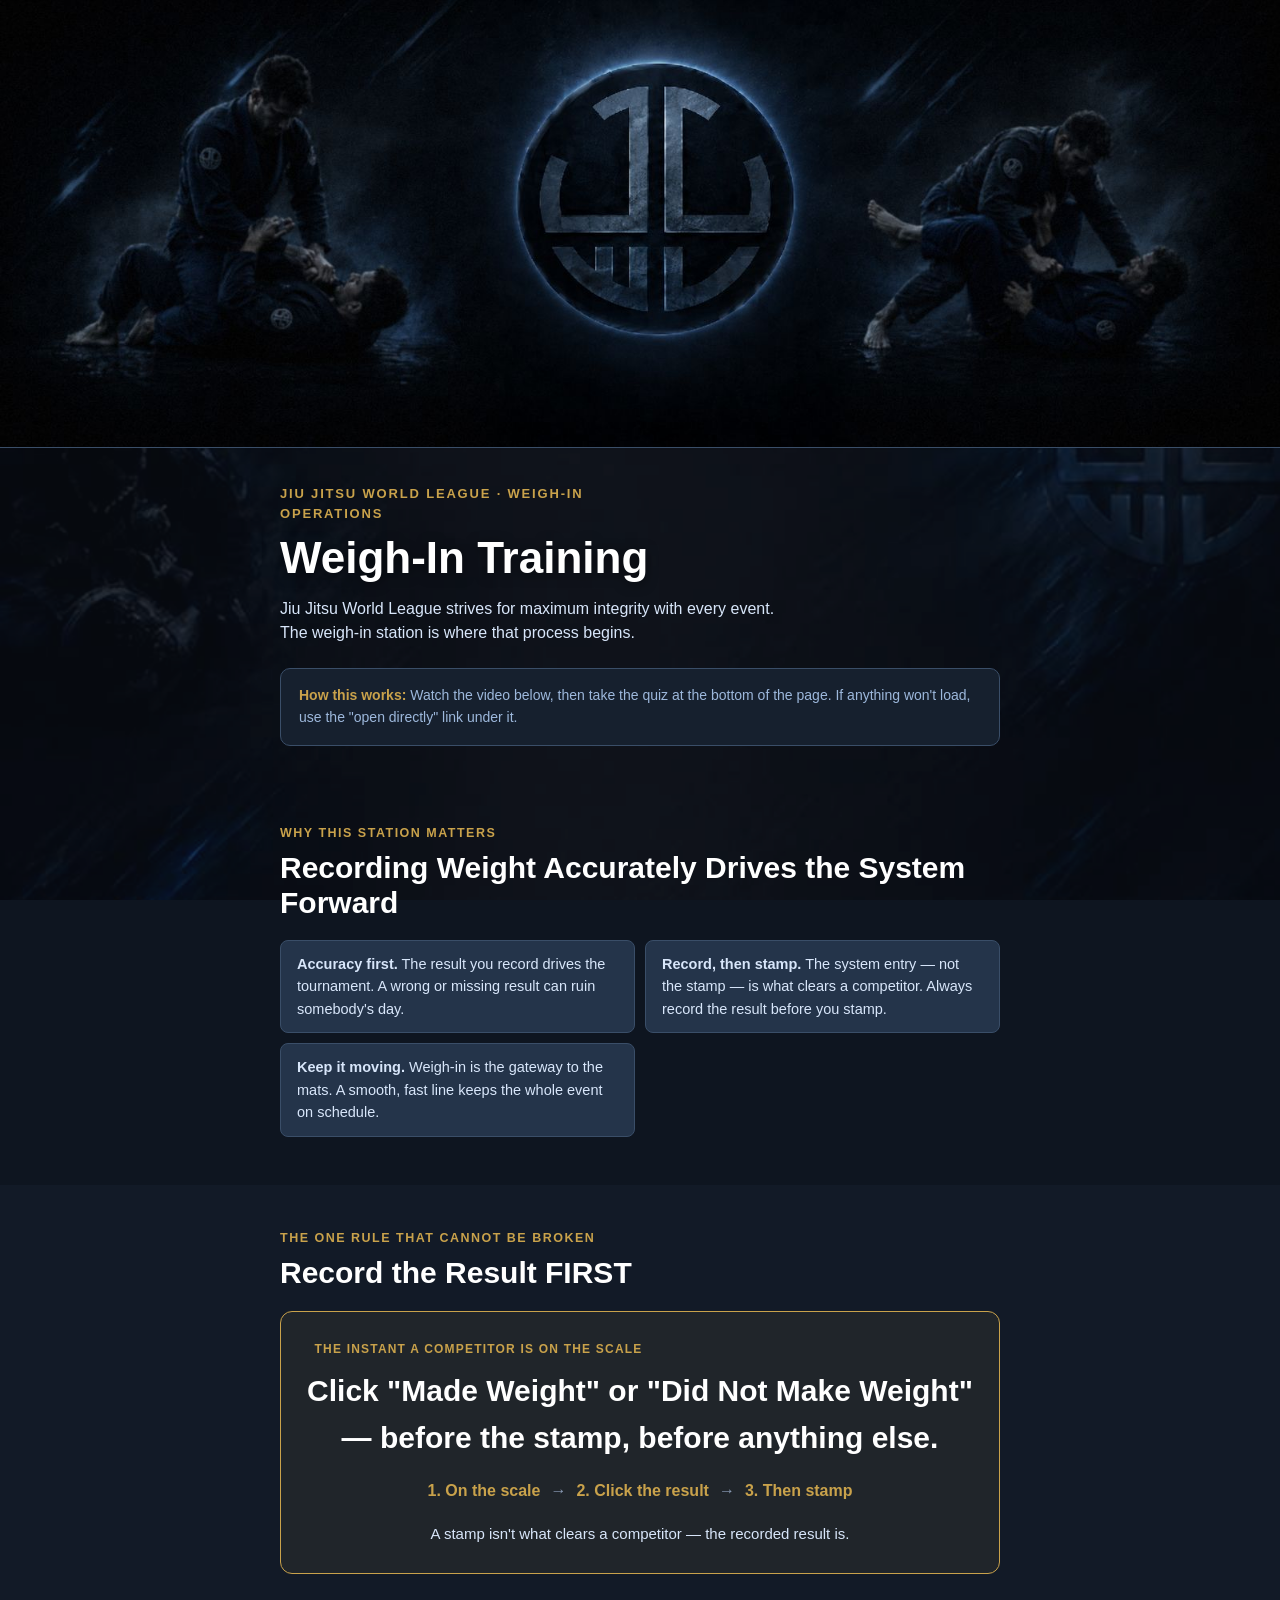
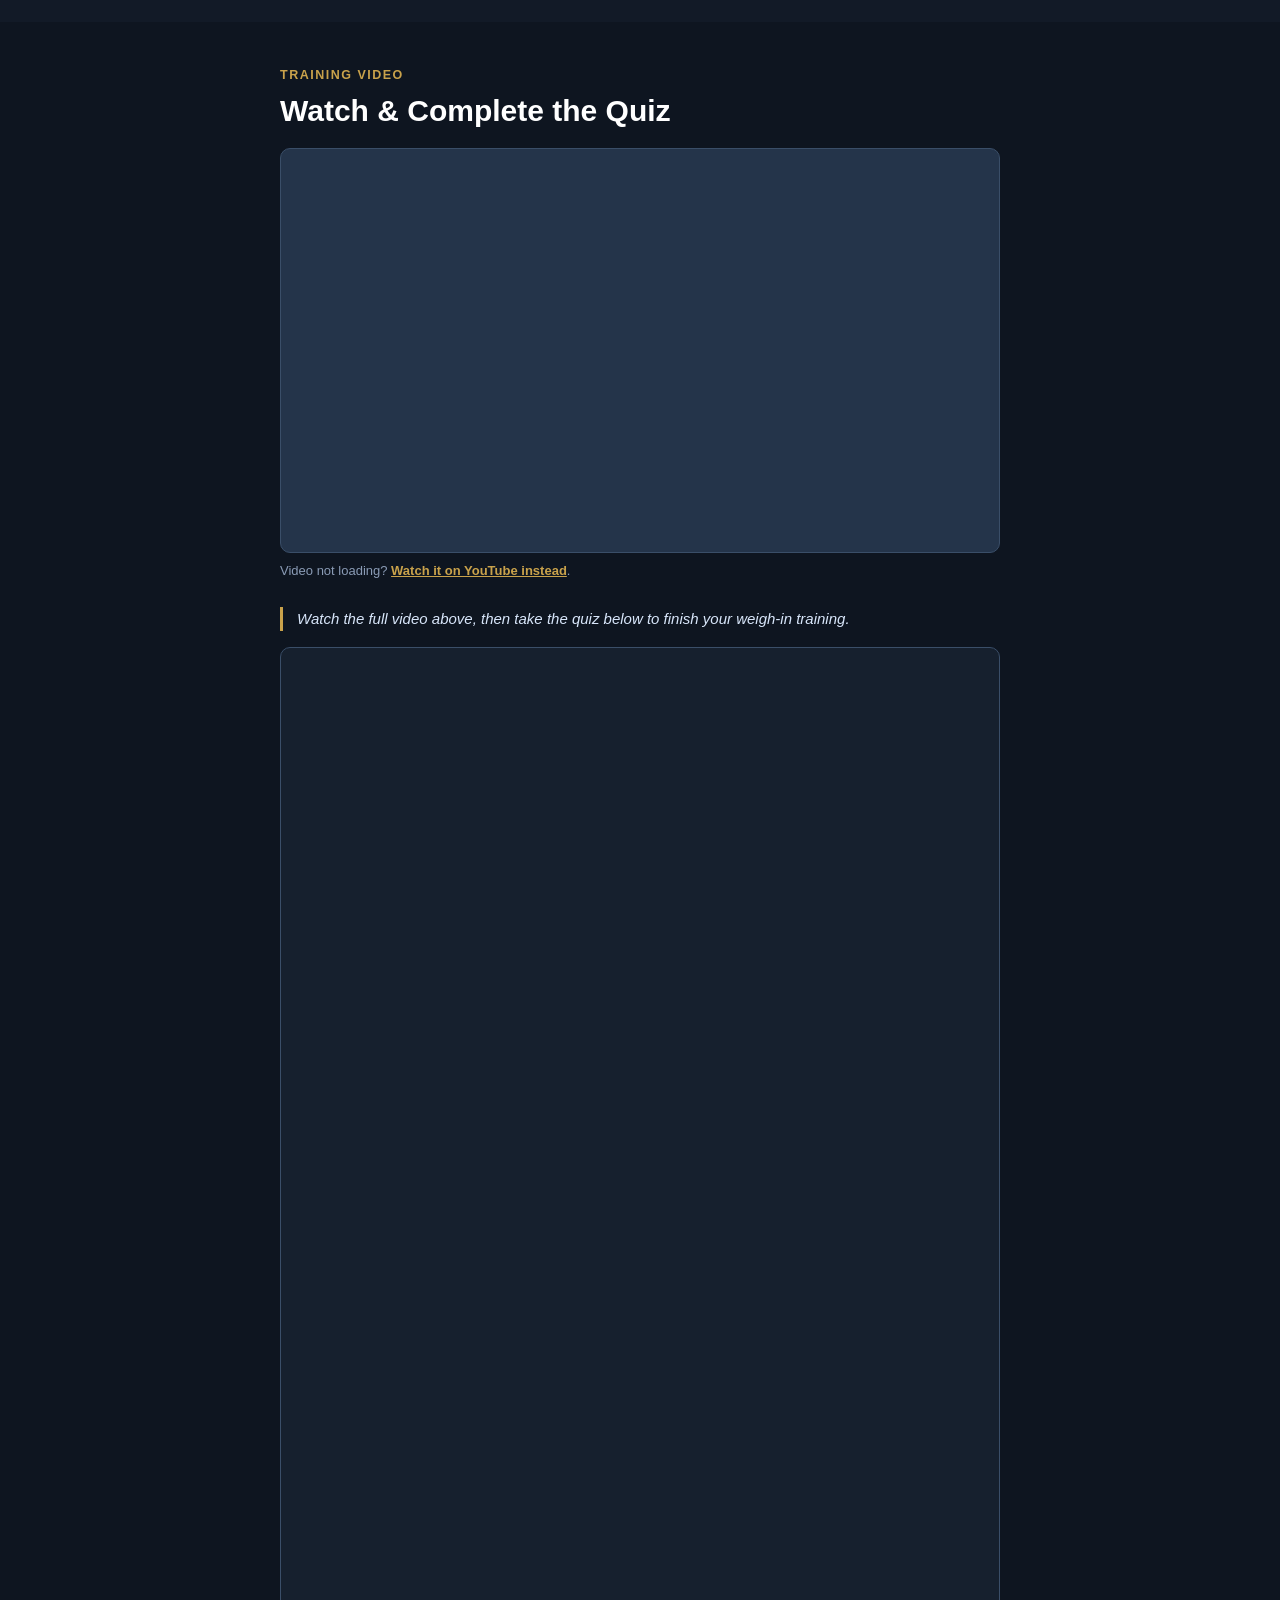
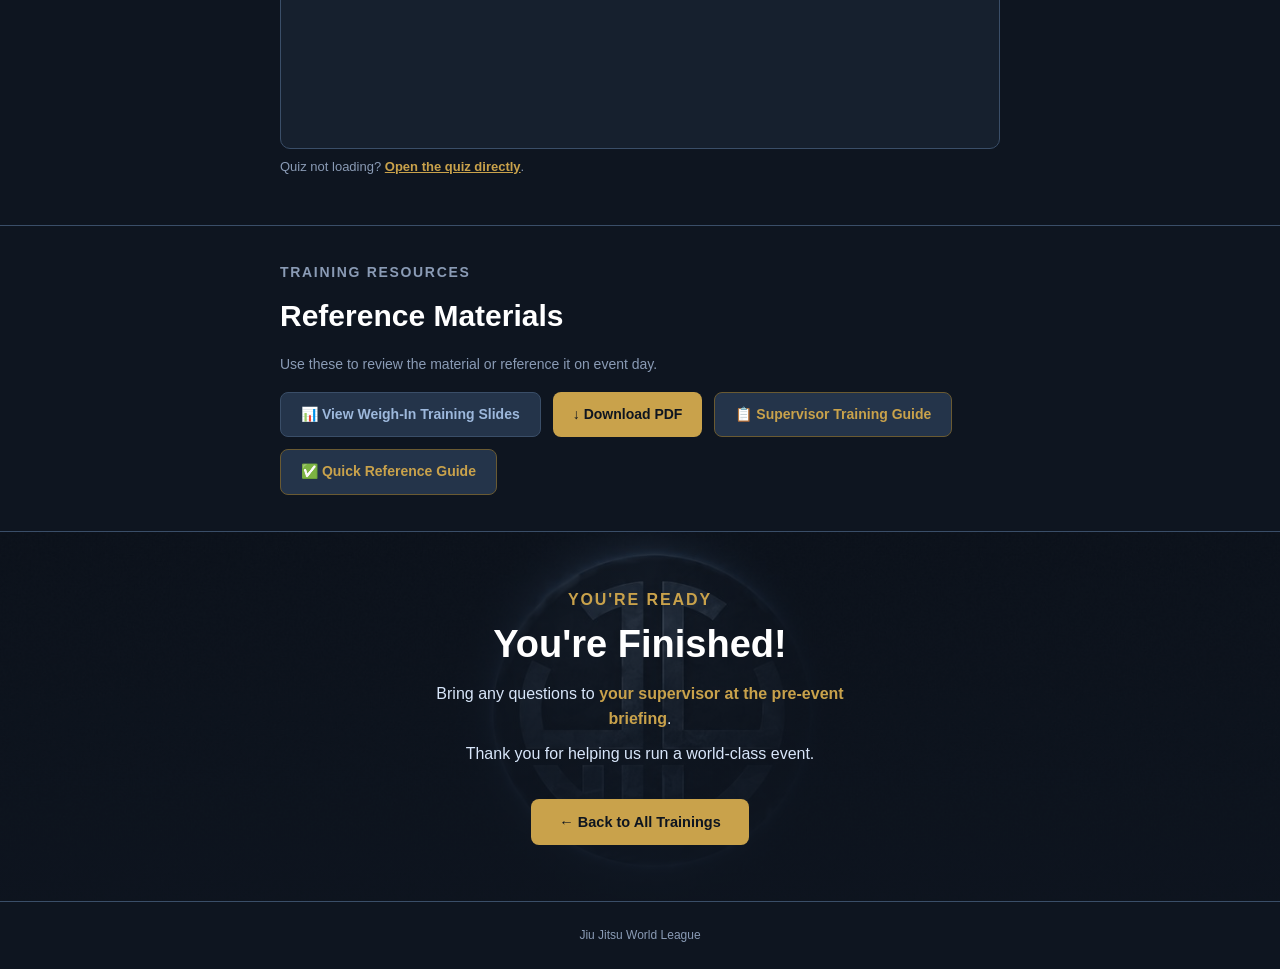
==== commit 64203192: "Add files via upload" ====
--- a/weighin.html
+++ b/weighin.html
@@ -457,6 +457,11 @@
   background: var(--bg-panel2);
   border: 1px solid var(--line);
   color: var(--ice);
+}
+.resource-btn.doc{
+  background: var(--bg-panel2);
+  border: 1px solid var(--gold-dim);
+  color: var(--gold);
 }
 .resource-btn.pdf{
   background: var(--gold);
@@ -674,6 +679,16 @@
          target="_blank" rel="noopener">
         ↓ Download PDF
       </a>
+      <a class="resource-btn doc"
+         href="https://docs.google.com/document/d/1lNYW2LVax8D9I0fbEZwyIcOSiHjCrtJS/edit?usp=sharing&ouid=118189400253342565702&rtpof=true&sd=true"
+         target="_blank" rel="noopener">
+        📋 Supervisor Training Guide
+      </a>
+      <a class="resource-btn doc"
+         href="https://docs.google.com/document/d/1CYHGGWlQlYiWUlEk7V4Mrb1IVNgDCcyQ/edit?usp=sharing&ouid=118189400253342565702&rtpof=true&sd=true"
+         target="_blank" rel="noopener">
+        ✅ Quick Reference Guide
+      </a>
     </div>
   </div>
 </section>
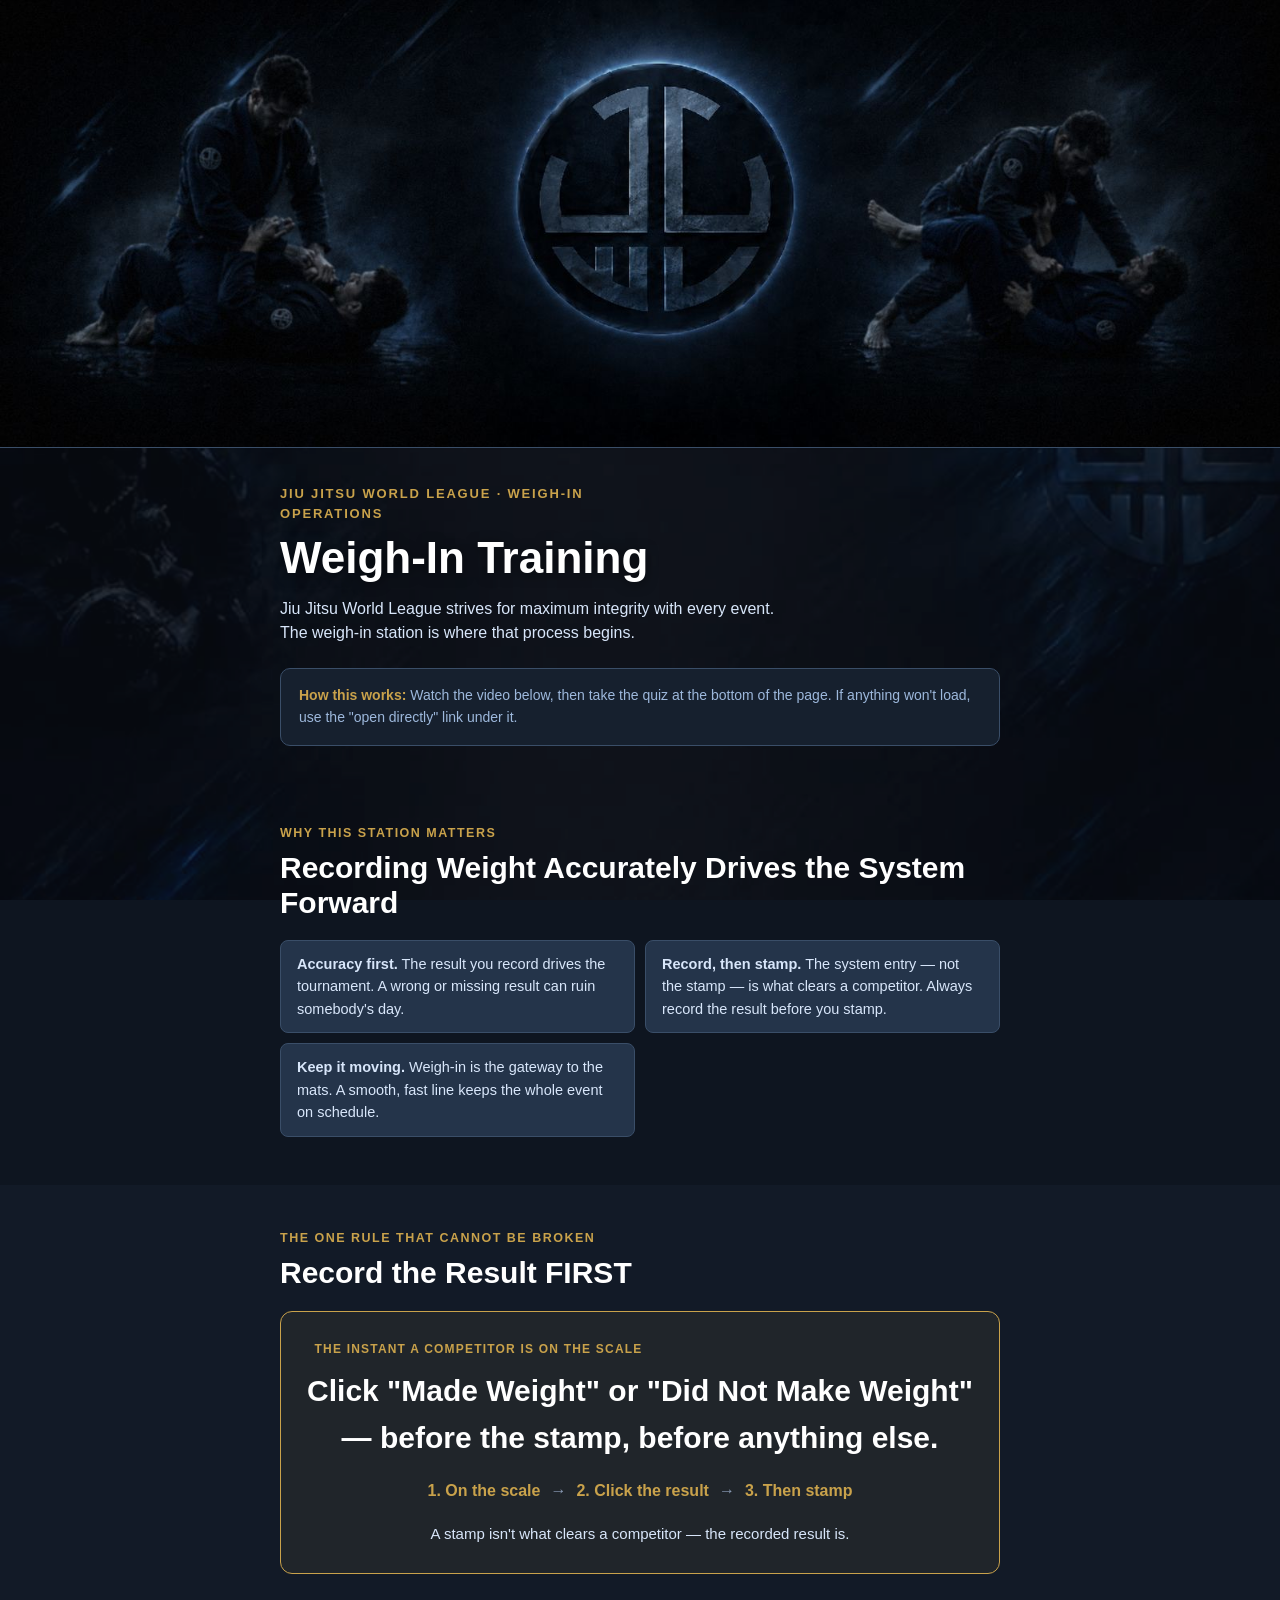
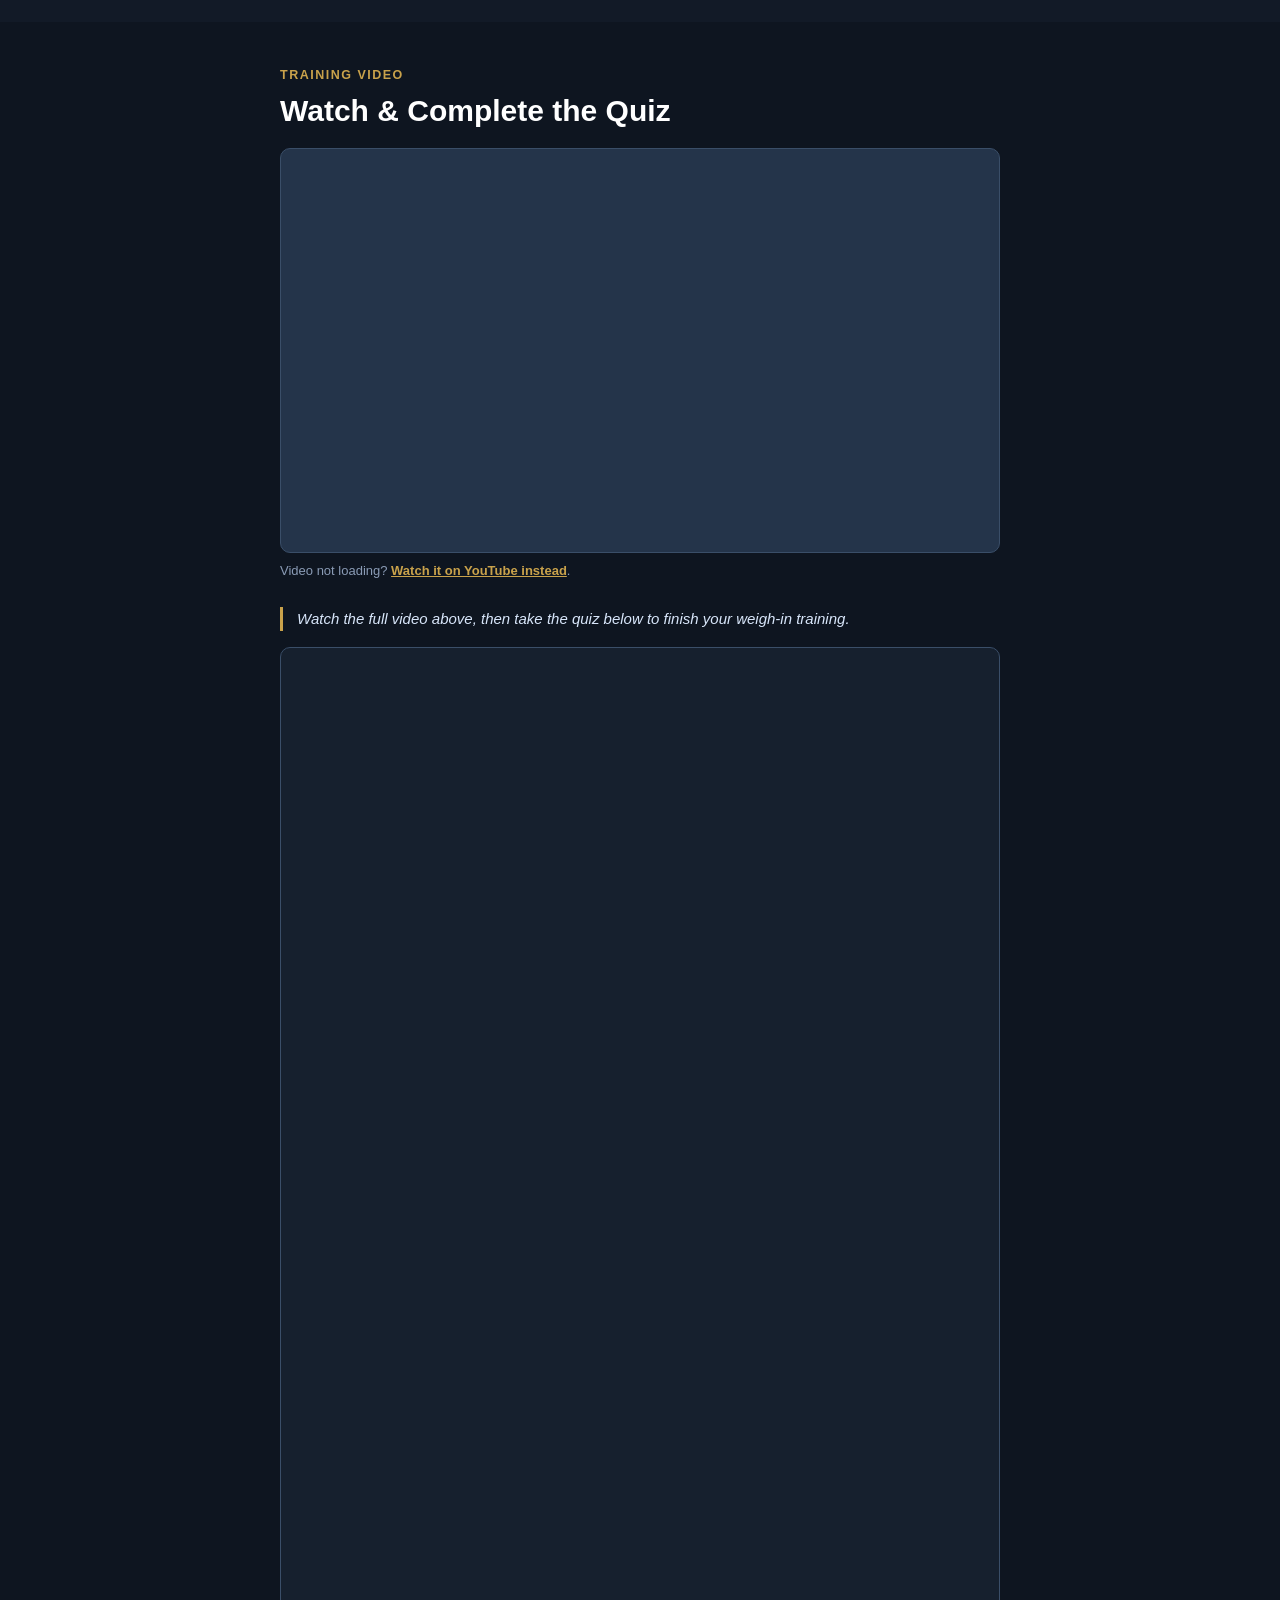
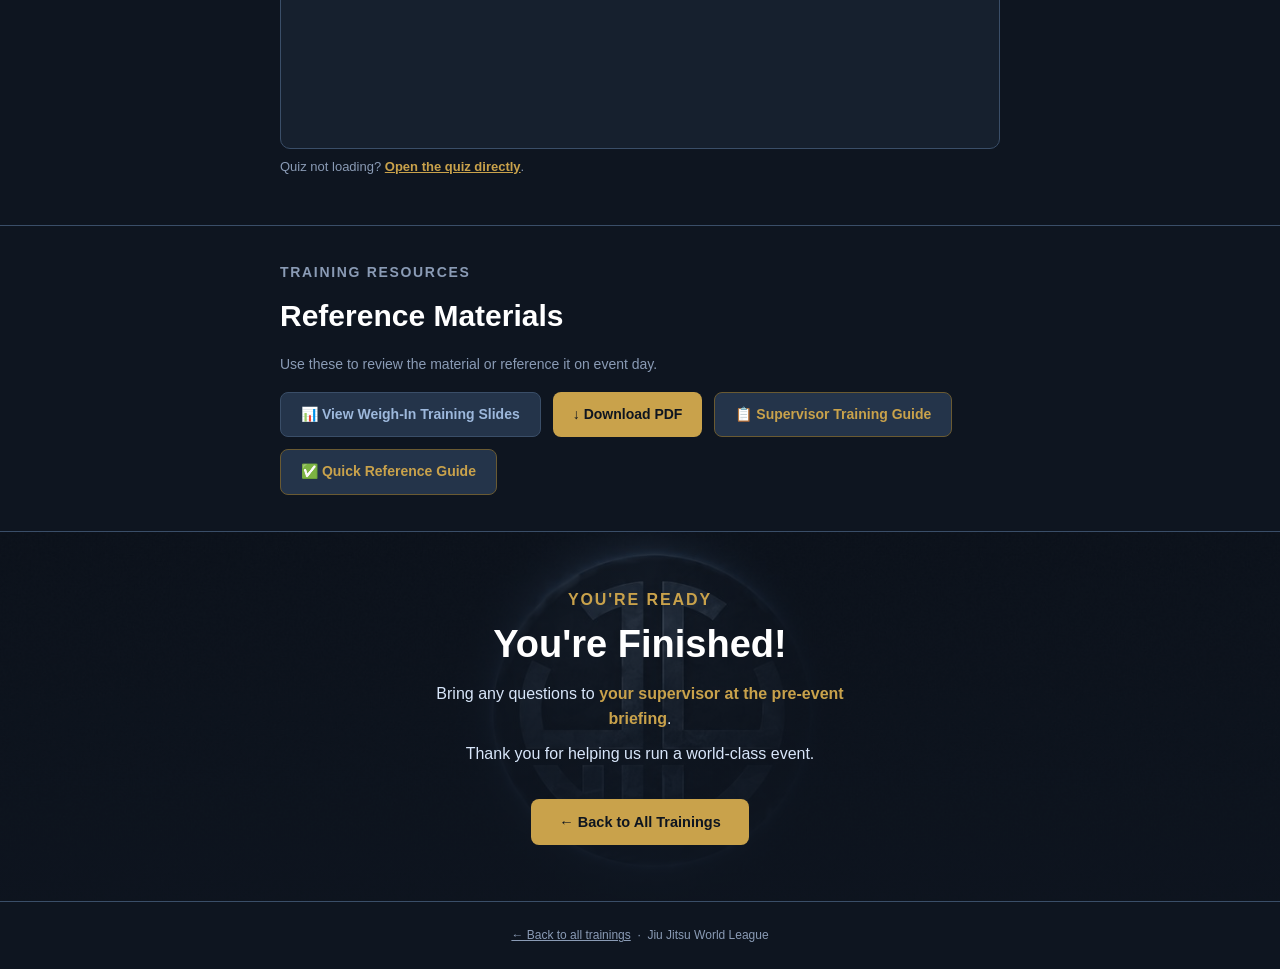
==== commit fbad27e8: "Add files via upload" ====
--- a/weighin.html
+++ b/weighin.html
@@ -5,569 +5,8 @@
 <meta name="viewport" content="width=device-width, initial-scale=1.0">
 <title>Weigh-In Training — JJWL</title>
 <meta name="robots" content="noindex, nofollow">
-<link rel="icon" href="[data-uri]">
-<style>
-/* ============================================================
-   JJWL TRAINING — SHARED STYLESHEET
-   Palette pulled directly from Runners_Training_Final_Final.pptx
-   Update colors/fonts here once; every page picks it up.
-   ============================================================ */
-
-:root{
-  --bg-deepest: #0E1520;
-  --bg-panel:   #16202E;
-  --bg-panel2:  #24344A;
-  --line:       #3A4E68;
-
-  --gold:       #C9A24B;
-  --gold-dim:   #6A5A32;
-
-  --text-ice:    #D8E6FA;
-  --text-steel:  #9DB8DC;
-  --text-steel2: #8A9BB5;
-  --white:       #FFFFFF;
-
-  --success: #6FC5A0;
-  --danger:  #E06B6B;
-
-  --max: 760px;
-  --font: -apple-system, BlinkMacSystemFont, "Segoe UI", Arial, Helvetica, sans-serif;
-}
-
-*{ box-sizing: border-box; }
-html{ scroll-behavior: smooth; }
-@media (prefers-reduced-motion: reduce){
-  html{ scroll-behavior: auto; }
-  *{ animation: none !important; transition: none !important; }
-}
-
-body{
-  margin: 0;
-  font-family: var(--font);
-  color: var(--text-steel);
-  background: var(--bg-deepest);
-  line-height: 1.55;
-}
-
-/* atmospheric fixed texture behind everything */
-body::before{
-  content: "";
-  position: fixed;
-  inset: 0;
-  background-image: url("[data-uri]");
-  background-size: cover;
-  background-position: center;
-  background-attachment: fixed;
-  opacity: 0.55;
-  z-index: -1;
-}
-
-a{ color: var(--gold); }
-a:focus-visible, button:focus-visible{
-  outline: 3px solid var(--gold);
-  outline-offset: 2px;
-}
-
-img, iframe{ max-width: 100%; }
-
-.wrap{
-  max-width: var(--max);
-  margin: 0 auto;
-  padding: 0 20px;
-}
-
-/* ---------- sticky progress tracker ---------- */
-.tracker{
-  position: sticky;
-  top: 0;
-  z-index: 50;
-  background: rgba(14, 21, 32, 0.94);
-  backdrop-filter: blur(6px);
-  border-bottom: 1px solid var(--line);
-  padding: 10px 16px;
-  display: flex;
-  align-items: center;
-  justify-content: center;
-  gap: 6px;
-}
-.tracker-inner{
-  display: flex;
-  align-items: center;
-  gap: 6px;
-  max-width: var(--max);
-  width: 100%;
-}
-.tracker-step{
-  flex: 1;
-  display: flex;
-  align-items: center;
-  gap: 6px;
-  text-decoration: none;
-}
-.tracker-dot{
-  width: 22px;
-  height: 22px;
-  min-width: 22px;
-  border-radius: 50%;
-  background: var(--bg-panel2);
-  border: 2px solid var(--line);
-  display: flex;
-  align-items: center;
-  justify-content: center;
-  font-size: 11px;
-  font-weight: 700;
-  color: var(--text-steel2);
-}
-.tracker-step.active .tracker-dot,
-.tracker-step.done .tracker-dot{
-  background: var(--gold);
-  border-color: var(--gold);
-  color: var(--bg-deepest);
-}
-.tracker-label{
-  font-size: 11px;
-  font-weight: 700;
-  letter-spacing: 0.06em;
-  color: var(--text-steel2);
-  text-transform: uppercase;
-  display: none;
-}
-.tracker-step.active .tracker-label{ color: var(--white); }
-.tracker-line{
-  flex: 1;
-  height: 2px;
-  background: var(--line);
-  min-width: 12px;
-}
-.tracker-line.done{ background: var(--gold); }
-
-@media (min-width: 560px){
-  .tracker-label{ display: inline; }
-}
-
-/* ---------- masthead / banner ---------- */
-.masthead{
-  width: 100%;
-  aspect-ratio: 1600 / 560;
-  background-image: url("[data-uri]");
-  background-size: cover;
-  background-position: center;
-  border-bottom: 1px solid var(--line);
-}
-
-/* ---------- hero ---------- */
-.hero{
-  padding: 36px 20px 34px;
-}
-.hero .eyebrow{
-  color: var(--gold);
-  font-size: 13px;
-  font-weight: 700;
-  letter-spacing: 0.14em;
-  text-transform: uppercase;
-  margin: 0 0 10px;
-}
-.hero h1{
-  color: var(--white);
-  font-size: clamp(30px, 6vw, 44px);
-  font-weight: 800;
-  line-height: 1.1;
-  margin: 0 0 14px;
-  text-shadow: 0 2px 12px rgba(0,0,0,0.5);
-}
-.hero p{
-  color: var(--text-ice);
-  font-size: 16px;
-  max-width: 56ch;
-  margin: 0 0 8px;
-}
-.hero .how{
-  margin-top: 22px;
-  padding: 16px 18px;
-  background: var(--bg-panel);
-  border: 1px solid var(--line);
-  border-radius: 10px;
-  color: var(--text-steel);
-  font-size: 14px;
-}
-.hero .how strong{ color: var(--gold); }
-
-/* ---------- section ---------- */
-.section{ padding: 44px 20px 48px; }
-.section.tint{ background: rgba(22, 32, 46, 0.55); }
-
-.eyebrow{
-  color: var(--gold);
-  font-weight: 800;
-  letter-spacing: 0.12em;
-  text-transform: uppercase;
-  font-size: 12.5px;
-  margin: 0 0 8px;
-}
-h2{
-  color: var(--white);
-  font-size: clamp(24px, 4.5vw, 30px);
-  font-weight: 800;
-  margin: 0 0 20px;
-  line-height: 1.15;
-}
-
-.objectives{
-  background: var(--bg-panel2);
-  border: 1px solid var(--line);
-  border-radius: 10px;
-  padding: 18px 20px;
-  margin: 0 0 24px;
-}
-.objectives p{
-  margin: 0 0 10px;
-  font-weight: 700;
-  color: var(--white);
-  font-size: 14.5px;
-}
-.objectives ul{
-  margin: 0;
-  padding-left: 20px;
-}
-.objectives li{
-  margin-bottom: 6px;
-  font-size: 15px;
-  color: var(--text-ice);
-}
-.objectives li::marker{ color: var(--gold); }
-.objectives li:last-child{ margin-bottom: 0; }
-
-/* ---------- media embeds ---------- */
-.media{
-  position: relative;
-  width: 100%;
-  aspect-ratio: 16 / 9;
-  background: var(--bg-panel2);
-  border: 1px solid var(--line);
-  border-radius: 10px;
-  overflow: hidden;
-}
-.media iframe{
-  position: absolute;
-  inset: 0;
-  width: 100%;
-  height: 100%;
-  border: 0;
-}
-.fallback{
-  font-size: 13px;
-  color: var(--text-steel2);
-  margin: 8px 0 0;
-}
-.fallback a{ font-weight: 700; }
-
-.prompt{
-  margin: 26px 0 16px;
-  font-style: italic;
-  color: var(--text-ice);
-  font-size: 15px;
-  padding-left: 14px;
-  border-left: 3px solid var(--gold);
-}
-
-.quiz-wrap{
-  border: 1px solid var(--line);
-  border-radius: 10px;
-  overflow: hidden;
-  background: var(--bg-panel);
-}
-.quiz-wrap iframe{
-  display: block;
-  width: 100%;
-  height: 1100px;
-  border: 0;
-}
-
-/* ---------- closing banner ---------- */
-.closing{
-  padding: 56px 20px;
-  text-align: center;
-  background-image: linear-gradient(180deg, rgba(14,21,32,0.72), rgba(14,21,32,0.9)), url("[data-uri]");
-  background-size: cover, cover;
-  background-position: center, center;
-  border-top: 1px solid var(--line);
-}
-.closing .eyebrow{ color: var(--gold); }
-.closing h2{
-  color: var(--white);
-  font-size: clamp(28px, 6vw, 38px);
-  margin: 4px 0 16px;
-}
-.closing p{
-  color: var(--text-ice);
-  max-width: 52ch;
-  margin: 0 auto 10px;
-  font-size: 16px;
-}
-.closing .contact{
-  color: var(--gold);
-  font-weight: 700;
-}
-.closing .back-btn{
-  display: inline-block;
-  margin-top: 22px;
-  padding: 12px 28px;
-  background: var(--gold);
-  color: var(--bg-deepest);
-  font-weight: 800;
-  font-size: 14.5px;
-  text-decoration: none;
-  border-radius: 8px;
-  transition: transform 0.15s ease, opacity 0.15s ease;
-}
-.closing .back-btn:hover{
-  transform: translateY(-1px);
-  opacity: 0.92;
-}
-
-footer{
-  padding: 24px 20px;
-  text-align: center;
-  font-size: 12px;
-  color: var(--text-steel2);
-  border-top: 1px solid var(--line);
-}
-footer a{ color: var(--text-steel2); }
-
-/* ---------- step grid (numbered process overview) ---------- */
-.step-grid{
-  display: grid;
-  grid-template-columns: repeat(2, 1fr);
-  gap: 14px;
-}
-@media (min-width: 620px){
-  .step-grid{ grid-template-columns: repeat(5, 1fr); }
-  .step-grid.cols-4{ grid-template-columns: repeat(4, 1fr); }
-}
-
-/* ---------- two-panel compare (allowed / not allowed) ---------- */
-.compare-grid{
-  display: grid;
-  grid-template-columns: 1fr;
-  gap: 14px;
-}
-@media (min-width: 620px){
-  .compare-grid{ grid-template-columns: 1fr 1fr; }
-}
-.compare-panel{
-  border-radius: 10px;
-  padding: 18px 20px;
-  border: 1px solid var(--line);
-}
-.compare-panel.good{ background: rgba(111, 197, 160, 0.08); border-color: rgba(111, 197, 160, 0.35); }
-.compare-panel.bad{ background: rgba(224, 107, 107, 0.08); border-color: rgba(224, 107, 107, 0.35); }
-.compare-panel p{
-  margin: 0 0 10px;
-  font-weight: 800;
-  font-size: 13px;
-  letter-spacing: 0.06em;
-  text-transform: uppercase;
-}
-.compare-panel.good p{ color: var(--success); }
-.compare-panel.bad p{ color: var(--danger); }
-.compare-panel ul{
-  margin: 0;
-  padding-left: 20px;
-}
-.compare-panel li{
-  color: var(--text-ice);
-  font-size: 15px;
-  margin-bottom: 6px;
-}
-.step-item{
-  display: flex;
-  flex-direction: column;
-  align-items: center;
-  text-align: center;
-  gap: 8px;
-}
-.step-num{
-  width: 44px;
-  height: 44px;
-  border-radius: 50%;
-  background: var(--bg-panel2);
-  border: 1px solid var(--line);
-  color: var(--gold);
-  font-weight: 800;
-  font-size: 17px;
-  display: flex;
-  align-items: center;
-  justify-content: center;
-}
-.step-label{
-  font-size: 13px;
-  color: var(--text-steel);
-  line-height: 1.25;
-}
-
-/* ---------- responsibilities list ---------- */
-.resp-list{
-  display: grid;
-  grid-template-columns: 1fr;
-  gap: 10px;
-  list-style: none;
-  margin: 0;
-  padding: 0;
-}
-@media (min-width: 620px){
-  .resp-list{ grid-template-columns: 1fr 1fr; }
-}
-.resp-list li{
-  background: var(--bg-panel2);
-  border: 1px solid var(--line);
-  border-radius: 8px;
-  padding: 12px 16px;
-  font-size: 14.5px;
-  color: var(--text-ice);
-}
-
-/* ---------- resource bar ---------- */
-.resources{
-  padding: 36px 20px;
-  border-top: 1px solid var(--line);
-}
-.resources .wrap > p{
-  color: var(--text-steel2);
-  font-size: 14px;
-  margin: 0 0 16px;
-}
-.resource-links{
-  display: flex;
-  flex-wrap: wrap;
-  gap: 12px;
-}
-.resource-btn{
-  display: inline-flex;
-  align-items: center;
-  gap: 8px;
-  padding: 11px 20px;
-  border-radius: 8px;
-  font-size: 14px;
-  font-weight: 700;
-  text-decoration: none;
-  transition: transform 0.15s ease, opacity 0.15s ease;
-}
-.resource-btn:hover{ transform: translateY(-1px); opacity: 0.88; }
-.resource-btn.slides{
-  background: var(--bg-panel2);
-  border: 1px solid var(--line);
-  color: var(--ice);
-}
-.resource-btn.doc{
-  background: var(--bg-panel2);
-  border: 1px solid var(--gold-dim);
-  color: var(--gold);
-}
-.resource-btn.pdf{
-  background: var(--gold);
-  color: var(--bg-deepest);
-}
-
-/* ---------- rule callout (single critical statement) ---------- */
-.rule-callout{
-  border: 1.5px solid var(--gold);
-  background: rgba(200, 162, 75, 0.08);
-  border-radius: 12px;
-  padding: 28px 24px;
-  text-align: center;
-}
-.rule-callout .rule-eyebrow{
-  color: var(--gold);
-  font-weight: 800;
-  letter-spacing: 0.1em;
-  text-transform: uppercase;
-  font-size: 12px;
-  margin: 0 0 10px;
-}
-.rule-callout h3{
-  color: var(--white);
-  font-size: clamp(22px, 5vw, 30px);
-  font-weight: 800;
-  margin: 0 0 14px;
-}
-.rule-callout p{
-  color: var(--text-ice);
-  font-size: 15px;
-  max-width: 52ch;
-  margin: 0 auto;
-}
-.rule-steps{
-  display: flex;
-  justify-content: center;
-  align-items: center;
-  gap: 10px;
-  margin: 18px 0;
-  flex-wrap: wrap;
-  font-weight: 700;
-  color: var(--gold);
-}
-.rule-steps span.arrow{ color: var(--text-steel2); font-weight: 400; }
-
-.hub-hero{
-  padding: 40px 20px 30px;
-  text-align: left;
-}
-.hub-logo{
-  width: 64px;
-  height: auto;
-  margin-bottom: 18px;
-}
-.hub-grid{
-  display: grid;
-  grid-template-columns: 1fr;
-  gap: 14px;
-  padding: 10px 20px 60px;
-  max-width: var(--max);
-  margin: 0 auto;
-}
-@media (min-width: 620px){
-  .hub-grid{ grid-template-columns: 1fr 1fr; }
-}
-
-.card{
-  display: block;
-  background: var(--bg-panel);
-  border: 1px solid var(--line);
-  border-radius: 12px;
-  padding: 22px;
-  text-decoration: none;
-  transition: border-color 0.15s ease, transform 0.15s ease;
-}
-.card:hover{
-  border-color: var(--gold);
-  transform: translateY(-2px);
-}
-.card .card-eyebrow{
-  font-size: 11px;
-  font-weight: 800;
-  letter-spacing: 0.1em;
-  text-transform: uppercase;
-  color: var(--gold);
-  margin: 0 0 8px;
-}
-.card h3{
-  color: var(--white);
-  font-size: 19px;
-  font-weight: 800;
-  margin: 0 0 8px;
-}
-.card p{
-  color: var(--text-steel);
-  font-size: 14px;
-  margin: 0;
-}
-.card.disabled{
-  opacity: 0.55;
-  pointer-events: none;
-}
-.card.disabled .card-eyebrow{ color: var(--text-steel2); }
-
-</style>
+<link rel="icon" href="assets/img/logo.png">
+<link rel="stylesheet" href="assets/css/style.css">
 
 <!--
   ============================================================
@@ -680,7 +119,7 @@
         ↓ Download PDF
       </a>
       <a class="resource-btn doc"
-         href="https://docs.google.com/document/d/1lNYW2LVax8D9I0fbEZwyIcOSiHjCrtJS/edit?usp=sharing&ouid=118189400253342565702&rtpof=true&sd=true"
+         href="https://docs.google.com/document/d/1Rr3csJpLBpIKNObfEPHsxkFPgrOqtcrg/edit?usp=sharing&ouid=118189400253342565702&rtpof=true&sd=true"
          target="_blank" rel="noopener">
         📋 Supervisor Training Guide
       </a>
@@ -702,7 +141,9 @@
   <a class="back-btn" href="index.html">← Back to All Trainings</a>
 </section>
 
-<footer>Jiu Jitsu World League</footer>
+<footer>
+  <a href="index.html">← Back to all trainings</a> &nbsp;·&nbsp; Jiu Jitsu World League
+</footer>
 
 </body>
 </html>
--- a/assets/css/style.css
+++ b/assets/css/style.css
@@ -0,0 +1,559 @@
+/* ============================================================
+   JJWL TRAINING — SHARED STYLESHEET
+   Palette pulled directly from Runners_Training_Final_Final.pptx
+   Update colors/fonts here once; every page picks it up.
+   ============================================================ */
+
+:root{
+  --bg-deepest: #0E1520;
+  --bg-panel:   #16202E;
+  --bg-panel2:  #24344A;
+  --line:       #3A4E68;
+
+  --gold:       #C9A24B;
+  --gold-dim:   #6A5A32;
+
+  --text-ice:    #D8E6FA;
+  --text-steel:  #9DB8DC;
+  --text-steel2: #8A9BB5;
+  --white:       #FFFFFF;
+
+  --success: #6FC5A0;
+  --danger:  #E06B6B;
+
+  --max: 760px;
+  --font: -apple-system, BlinkMacSystemFont, "Segoe UI", Arial, Helvetica, sans-serif;
+}
+
+*{ box-sizing: border-box; }
+html{ scroll-behavior: smooth; }
+@media (prefers-reduced-motion: reduce){
+  html{ scroll-behavior: auto; }
+  *{ animation: none !important; transition: none !important; }
+}
+
+body{
+  margin: 0;
+  font-family: var(--font);
+  color: var(--text-steel);
+  background: var(--bg-deepest);
+  line-height: 1.55;
+}
+
+/* atmospheric fixed texture behind everything */
+body::before{
+  content: "";
+  position: fixed;
+  inset: 0;
+  background-image: url("../img/bg-texture.jpg");
+  background-size: cover;
+  background-position: center;
+  background-attachment: fixed;
+  opacity: 0.55;
+  z-index: -1;
+}
+
+a{ color: var(--gold); }
+a:focus-visible, button:focus-visible{
+  outline: 3px solid var(--gold);
+  outline-offset: 2px;
+}
+
+img, iframe{ max-width: 100%; }
+
+.wrap{
+  max-width: var(--max);
+  margin: 0 auto;
+  padding: 0 20px;
+}
+
+/* ---------- sticky progress tracker ---------- */
+.tracker{
+  position: sticky;
+  top: 0;
+  z-index: 50;
+  background: rgba(14, 21, 32, 0.94);
+  backdrop-filter: blur(6px);
+  border-bottom: 1px solid var(--line);
+  padding: 10px 16px;
+  display: flex;
+  align-items: center;
+  justify-content: center;
+  gap: 6px;
+}
+.tracker-inner{
+  display: flex;
+  align-items: center;
+  gap: 6px;
+  max-width: var(--max);
+  width: 100%;
+}
+.tracker-step{
+  flex: 1;
+  display: flex;
+  align-items: center;
+  gap: 6px;
+  text-decoration: none;
+}
+.tracker-dot{
+  width: 22px;
+  height: 22px;
+  min-width: 22px;
+  border-radius: 50%;
+  background: var(--bg-panel2);
+  border: 2px solid var(--line);
+  display: flex;
+  align-items: center;
+  justify-content: center;
+  font-size: 11px;
+  font-weight: 700;
+  color: var(--text-steel2);
+}
+.tracker-step.active .tracker-dot,
+.tracker-step.done .tracker-dot{
+  background: var(--gold);
+  border-color: var(--gold);
+  color: var(--bg-deepest);
+}
+.tracker-label{
+  font-size: 11px;
+  font-weight: 700;
+  letter-spacing: 0.06em;
+  color: var(--text-steel2);
+  text-transform: uppercase;
+  display: none;
+}
+.tracker-step.active .tracker-label{ color: var(--white); }
+.tracker-line{
+  flex: 1;
+  height: 2px;
+  background: var(--line);
+  min-width: 12px;
+}
+.tracker-line.done{ background: var(--gold); }
+
+@media (min-width: 560px){
+  .tracker-label{ display: inline; }
+}
+
+/* ---------- masthead / banner ---------- */
+.masthead{
+  width: 100%;
+  aspect-ratio: 1600 / 560;
+  background-image: url("../img/banner.jpg");
+  background-size: cover;
+  background-position: center;
+  border-bottom: 1px solid var(--line);
+}
+
+/* ---------- hero ---------- */
+.hero{
+  padding: 36px 20px 34px;
+}
+.hero .eyebrow{
+  color: var(--gold);
+  font-size: 13px;
+  font-weight: 700;
+  letter-spacing: 0.14em;
+  text-transform: uppercase;
+  margin: 0 0 10px;
+}
+.hero h1{
+  color: var(--white);
+  font-size: clamp(30px, 6vw, 44px);
+  font-weight: 800;
+  line-height: 1.1;
+  margin: 0 0 14px;
+  text-shadow: 0 2px 12px rgba(0,0,0,0.5);
+}
+.hero p{
+  color: var(--text-ice);
+  font-size: 16px;
+  max-width: 56ch;
+  margin: 0 0 8px;
+}
+.hero .how{
+  margin-top: 22px;
+  padding: 16px 18px;
+  background: var(--bg-panel);
+  border: 1px solid var(--line);
+  border-radius: 10px;
+  color: var(--text-steel);
+  font-size: 14px;
+}
+.hero .how strong{ color: var(--gold); }
+
+/* ---------- section ---------- */
+.section{ padding: 44px 20px 48px; }
+.section.tint{ background: rgba(22, 32, 46, 0.55); }
+
+.eyebrow{
+  color: var(--gold);
+  font-weight: 800;
+  letter-spacing: 0.12em;
+  text-transform: uppercase;
+  font-size: 12.5px;
+  margin: 0 0 8px;
+}
+h2{
+  color: var(--white);
+  font-size: clamp(24px, 4.5vw, 30px);
+  font-weight: 800;
+  margin: 0 0 20px;
+  line-height: 1.15;
+}
+
+.objectives{
+  background: var(--bg-panel2);
+  border: 1px solid var(--line);
+  border-radius: 10px;
+  padding: 18px 20px;
+  margin: 0 0 24px;
+}
+.objectives p{
+  margin: 0 0 10px;
+  font-weight: 700;
+  color: var(--white);
+  font-size: 14.5px;
+}
+.objectives ul{
+  margin: 0;
+  padding-left: 20px;
+}
+.objectives li{
+  margin-bottom: 6px;
+  font-size: 15px;
+  color: var(--text-ice);
+}
+.objectives li::marker{ color: var(--gold); }
+.objectives li:last-child{ margin-bottom: 0; }
+
+/* ---------- media embeds ---------- */
+.media{
+  position: relative;
+  width: 100%;
+  aspect-ratio: 16 / 9;
+  background: var(--bg-panel2);
+  border: 1px solid var(--line);
+  border-radius: 10px;
+  overflow: hidden;
+}
+.media iframe{
+  position: absolute;
+  inset: 0;
+  width: 100%;
+  height: 100%;
+  border: 0;
+}
+.fallback{
+  font-size: 13px;
+  color: var(--text-steel2);
+  margin: 8px 0 0;
+}
+.fallback a{ font-weight: 700; }
+
+.prompt{
+  margin: 26px 0 16px;
+  font-style: italic;
+  color: var(--text-ice);
+  font-size: 15px;
+  padding-left: 14px;
+  border-left: 3px solid var(--gold);
+}
+
+.quiz-wrap{
+  border: 1px solid var(--line);
+  border-radius: 10px;
+  overflow: hidden;
+  background: var(--bg-panel);
+}
+.quiz-wrap iframe{
+  display: block;
+  width: 100%;
+  height: 1100px;
+  border: 0;
+}
+
+/* ---------- closing banner ---------- */
+.closing{
+  padding: 56px 20px;
+  text-align: center;
+  background-image: linear-gradient(180deg, rgba(14,21,32,0.72), rgba(14,21,32,0.9)), url("../img/closing-bg.jpg");
+  background-size: cover, cover;
+  background-position: center, center;
+  border-top: 1px solid var(--line);
+}
+.closing .eyebrow{ color: var(--gold); }
+.closing h2{
+  color: var(--white);
+  font-size: clamp(28px, 6vw, 38px);
+  margin: 4px 0 16px;
+}
+.closing p{
+  color: var(--text-ice);
+  max-width: 52ch;
+  margin: 0 auto 10px;
+  font-size: 16px;
+}
+.closing .contact{
+  color: var(--gold);
+  font-weight: 700;
+}
+.closing .back-btn{
+  display: inline-block;
+  margin-top: 22px;
+  padding: 12px 28px;
+  background: var(--gold);
+  color: var(--bg-deepest);
+  font-weight: 800;
+  font-size: 14.5px;
+  text-decoration: none;
+  border-radius: 8px;
+  transition: transform 0.15s ease, opacity 0.15s ease;
+}
+.closing .back-btn:hover{
+  transform: translateY(-1px);
+  opacity: 0.92;
+}
+
+footer{
+  padding: 24px 20px;
+  text-align: center;
+  font-size: 12px;
+  color: var(--text-steel2);
+  border-top: 1px solid var(--line);
+}
+footer a{ color: var(--text-steel2); }
+
+/* ---------- step grid (numbered process overview) ---------- */
+.step-grid{
+  display: grid;
+  grid-template-columns: repeat(2, 1fr);
+  gap: 14px;
+}
+@media (min-width: 620px){
+  .step-grid{ grid-template-columns: repeat(5, 1fr); }
+  .step-grid.cols-4{ grid-template-columns: repeat(4, 1fr); }
+}
+
+/* ---------- two-panel compare (allowed / not allowed) ---------- */
+.compare-grid{
+  display: grid;
+  grid-template-columns: 1fr;
+  gap: 14px;
+}
+@media (min-width: 620px){
+  .compare-grid{ grid-template-columns: 1fr 1fr; }
+}
+.compare-panel{
+  border-radius: 10px;
+  padding: 18px 20px;
+  border: 1px solid var(--line);
+}
+.compare-panel.good{ background: rgba(111, 197, 160, 0.08); border-color: rgba(111, 197, 160, 0.35); }
+.compare-panel.bad{ background: rgba(224, 107, 107, 0.08); border-color: rgba(224, 107, 107, 0.35); }
+.compare-panel p{
+  margin: 0 0 10px;
+  font-weight: 800;
+  font-size: 13px;
+  letter-spacing: 0.06em;
+  text-transform: uppercase;
+}
+.compare-panel.good p{ color: var(--success); }
+.compare-panel.bad p{ color: var(--danger); }
+.compare-panel ul{
+  margin: 0;
+  padding-left: 20px;
+}
+.compare-panel li{
+  color: var(--text-ice);
+  font-size: 15px;
+  margin-bottom: 6px;
+}
+.step-item{
+  display: flex;
+  flex-direction: column;
+  align-items: center;
+  text-align: center;
+  gap: 8px;
+}
+.step-num{
+  width: 44px;
+  height: 44px;
+  border-radius: 50%;
+  background: var(--bg-panel2);
+  border: 1px solid var(--line);
+  color: var(--gold);
+  font-weight: 800;
+  font-size: 17px;
+  display: flex;
+  align-items: center;
+  justify-content: center;
+}
+.step-label{
+  font-size: 13px;
+  color: var(--text-steel);
+  line-height: 1.25;
+}
+
+/* ---------- responsibilities list ---------- */
+.resp-list{
+  display: grid;
+  grid-template-columns: 1fr;
+  gap: 10px;
+  list-style: none;
+  margin: 0;
+  padding: 0;
+}
+@media (min-width: 620px){
+  .resp-list{ grid-template-columns: 1fr 1fr; }
+}
+.resp-list li{
+  background: var(--bg-panel2);
+  border: 1px solid var(--line);
+  border-radius: 8px;
+  padding: 12px 16px;
+  font-size: 14.5px;
+  color: var(--text-ice);
+}
+
+/* ---------- resource bar ---------- */
+.resources{
+  padding: 36px 20px;
+  border-top: 1px solid var(--line);
+}
+.resources .wrap > p{
+  color: var(--text-steel2);
+  font-size: 14px;
+  margin: 0 0 16px;
+}
+.resource-links{
+  display: flex;
+  flex-wrap: wrap;
+  gap: 12px;
+}
+.resource-btn{
+  display: inline-flex;
+  align-items: center;
+  gap: 8px;
+  padding: 11px 20px;
+  border-radius: 8px;
+  font-size: 14px;
+  font-weight: 700;
+  text-decoration: none;
+  transition: transform 0.15s ease, opacity 0.15s ease;
+}
+.resource-btn:hover{ transform: translateY(-1px); opacity: 0.88; }
+.resource-btn.slides{
+  background: var(--bg-panel2);
+  border: 1px solid var(--line);
+  color: var(--ice);
+}
+.resource-btn.doc{
+  background: var(--bg-panel2);
+  border: 1px solid var(--gold-dim);
+  color: var(--gold);
+}
+.resource-btn.pdf{
+  background: var(--gold);
+  color: var(--bg-deepest);
+}
+
+/* ---------- rule callout (single critical statement) ---------- */
+.rule-callout{
+  border: 1.5px solid var(--gold);
+  background: rgba(200, 162, 75, 0.08);
+  border-radius: 12px;
+  padding: 28px 24px;
+  text-align: center;
+}
+.rule-callout .rule-eyebrow{
+  color: var(--gold);
+  font-weight: 800;
+  letter-spacing: 0.1em;
+  text-transform: uppercase;
+  font-size: 12px;
+  margin: 0 0 10px;
+}
+.rule-callout h3{
+  color: var(--white);
+  font-size: clamp(22px, 5vw, 30px);
+  font-weight: 800;
+  margin: 0 0 14px;
+}
+.rule-callout p{
+  color: var(--text-ice);
+  font-size: 15px;
+  max-width: 52ch;
+  margin: 0 auto;
+}
+.rule-steps{
+  display: flex;
+  justify-content: center;
+  align-items: center;
+  gap: 10px;
+  margin: 18px 0;
+  flex-wrap: wrap;
+  font-weight: 700;
+  color: var(--gold);
+}
+.rule-steps span.arrow{ color: var(--text-steel2); font-weight: 400; }
+
+.hub-hero{
+  padding: 40px 20px 30px;
+  text-align: left;
+}
+.hub-logo{
+  width: 64px;
+  height: auto;
+  margin-bottom: 18px;
+}
+.hub-grid{
+  display: grid;
+  grid-template-columns: 1fr;
+  gap: 14px;
+  padding: 10px 20px 60px;
+  max-width: var(--max);
+  margin: 0 auto;
+}
+@media (min-width: 620px){
+  .hub-grid{ grid-template-columns: 1fr 1fr; }
+}
+
+.card{
+  display: block;
+  background: var(--bg-panel);
+  border: 1px solid var(--line);
+  border-radius: 12px;
+  padding: 22px;
+  text-decoration: none;
+  transition: border-color 0.15s ease, transform 0.15s ease;
+}
+.card:hover{
+  border-color: var(--gold);
+  transform: translateY(-2px);
+}
+.card .card-eyebrow{
+  font-size: 11px;
+  font-weight: 800;
+  letter-spacing: 0.1em;
+  text-transform: uppercase;
+  color: var(--gold);
+  margin: 0 0 8px;
+}
+.card h3{
+  color: var(--white);
+  font-size: 19px;
+  font-weight: 800;
+  margin: 0 0 8px;
+}
+.card p{
+  color: var(--text-steel);
+  font-size: 14px;
+  margin: 0;
+}
+.card.disabled{
+  opacity: 0.55;
+  pointer-events: none;
+}
+.card.disabled .card-eyebrow{ color: var(--text-steel2); }
